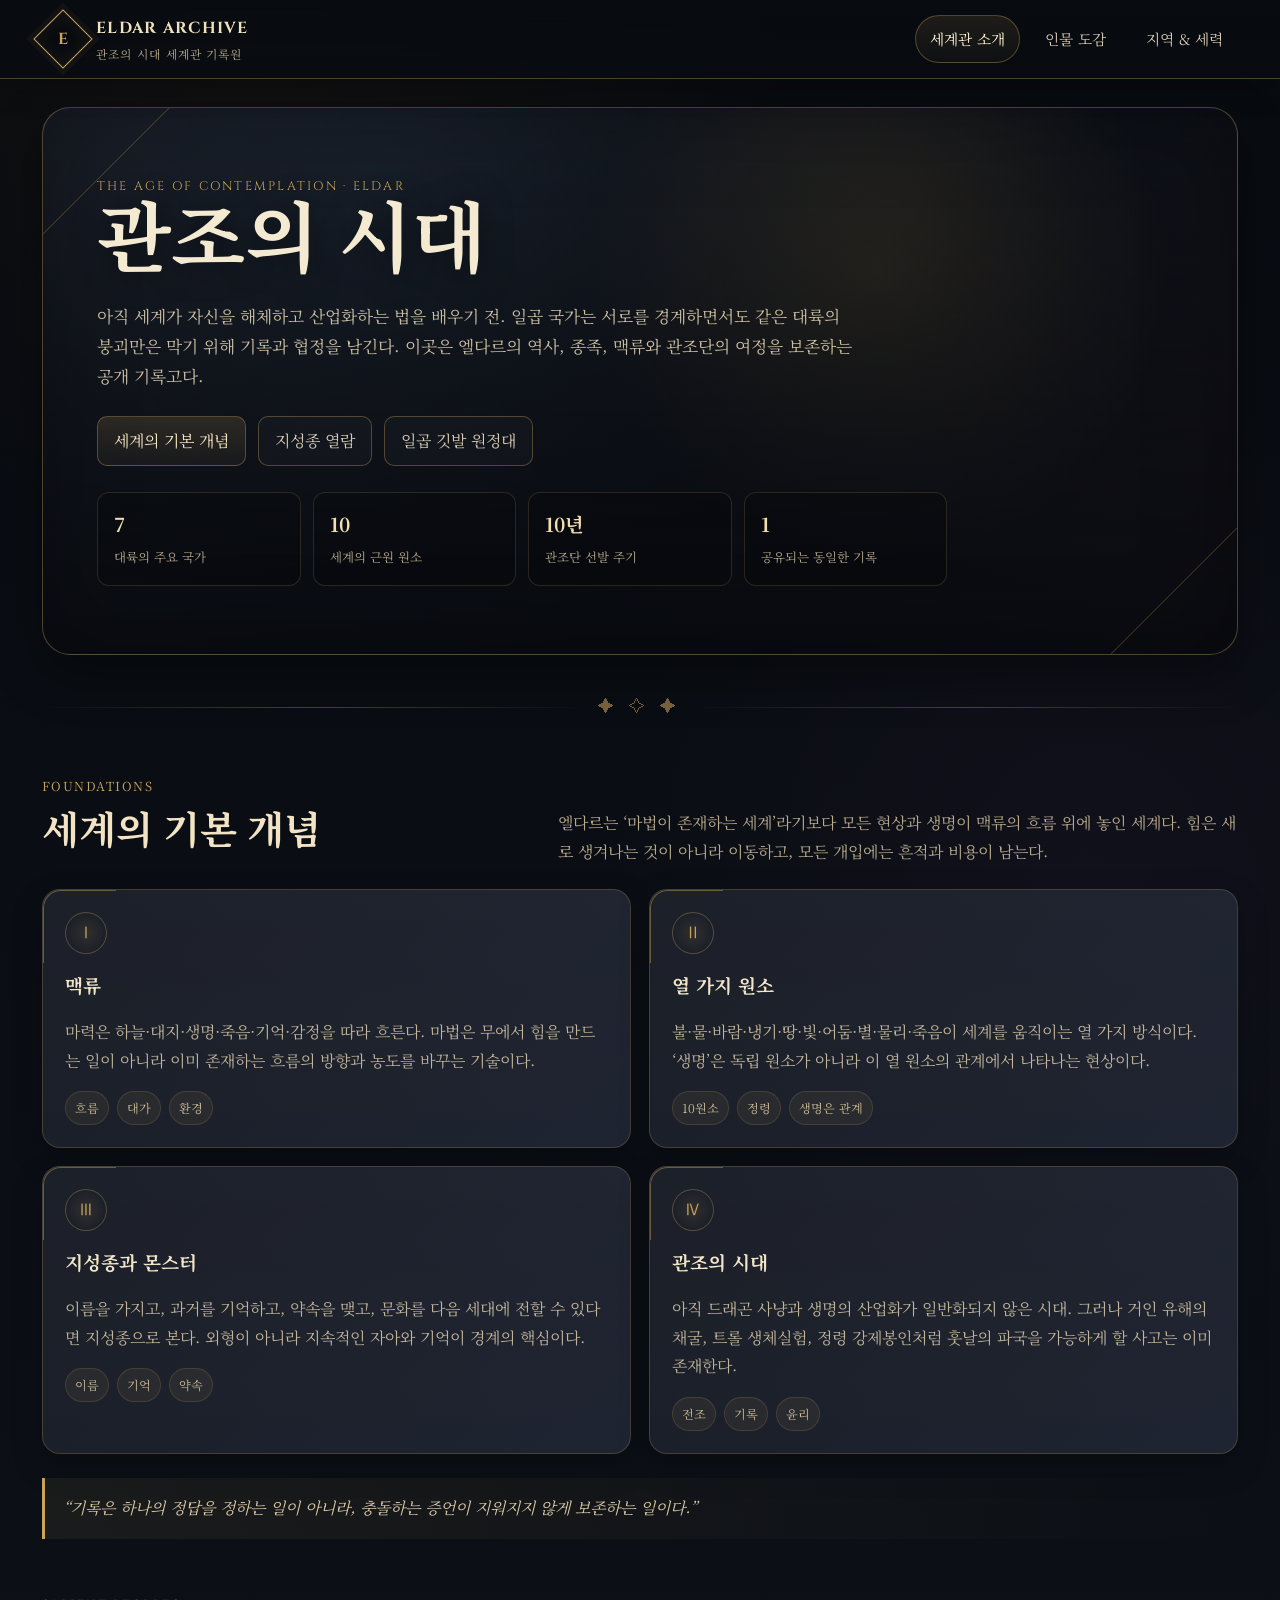
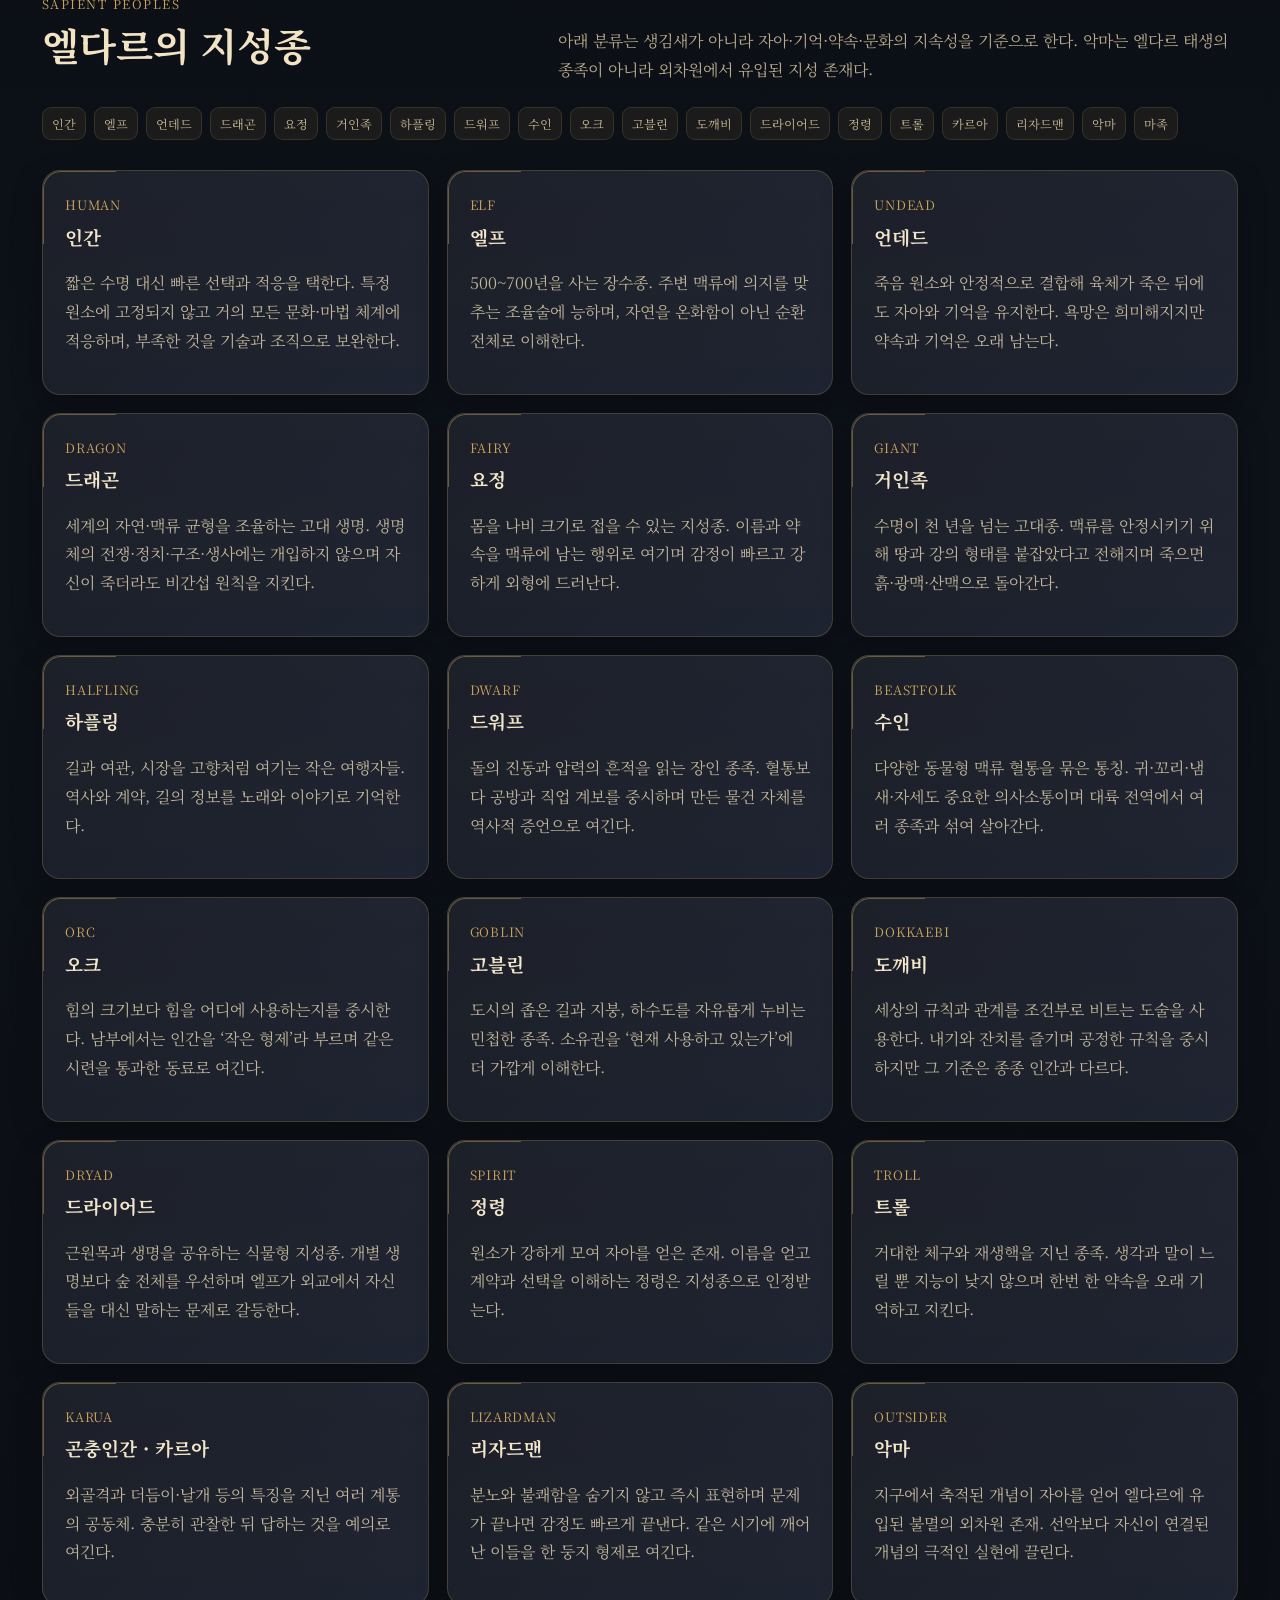
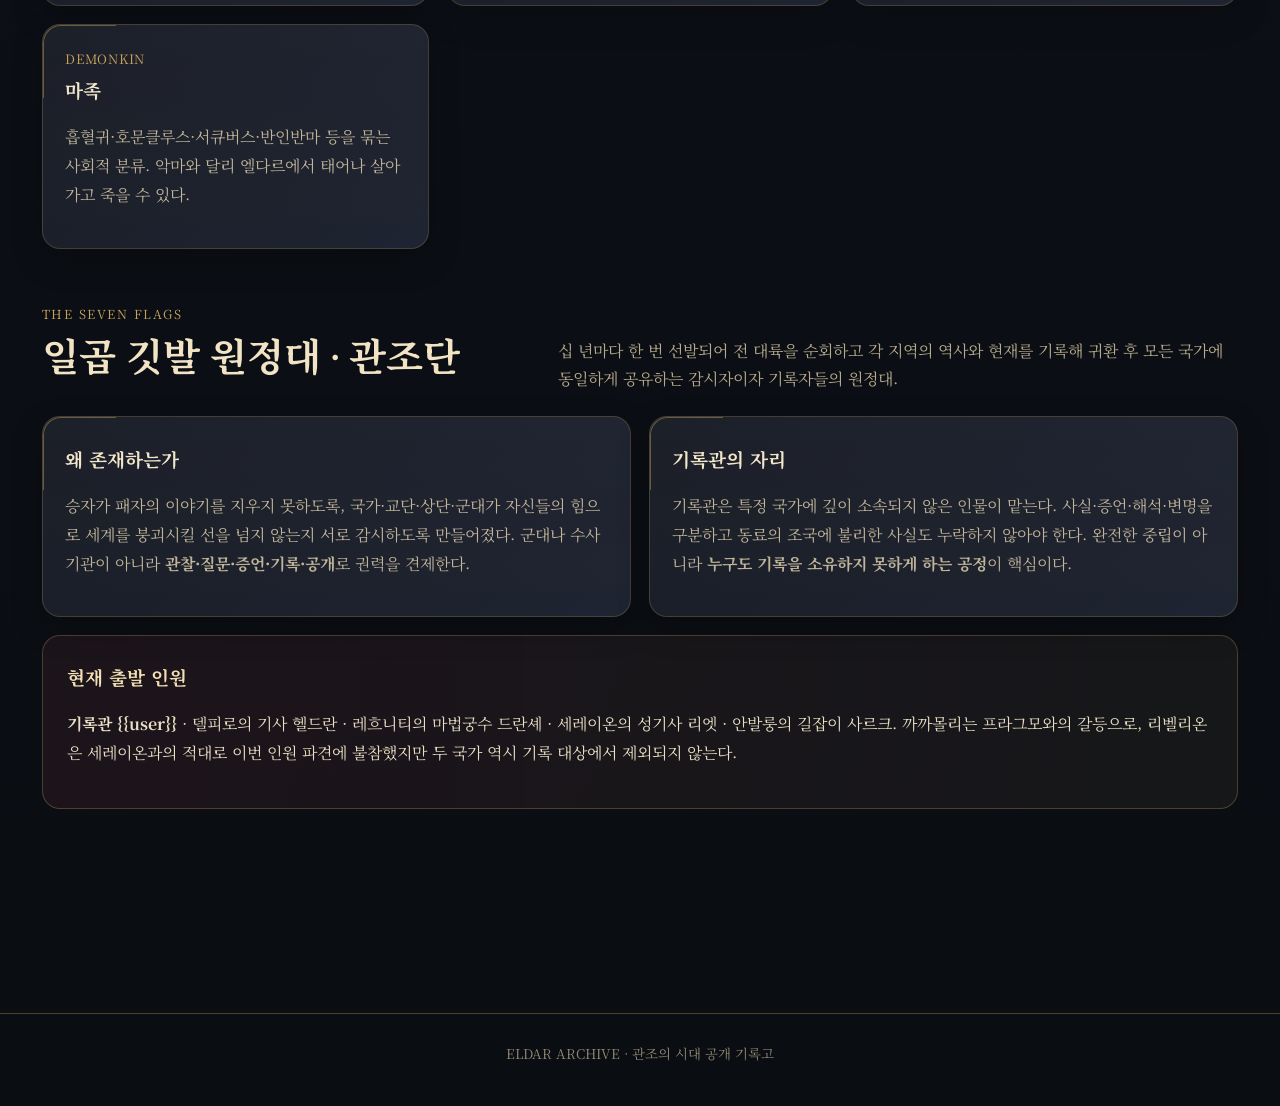
==== index.html @ 974d6856 "Add files via upload" ====
<!DOCTYPE html>
<html lang="ko">
<head>
  <meta charset="UTF-8">
  <meta name="viewport" content="width=device-width, initial-scale=1.0">
  <meta name="description" content="엘다르 대륙과 관조의 시대 세계관 소개">
  <title>관조의 시대 | 세계관 소개</title>
  <link rel="stylesheet" href="style.css">
</head>
<body>
<header class="site-header">
  <div class="nav-wrap">
    <a class="brand" href="index.html">
      <div class="brand-mark"><span>E</span></div>
      <div class="brand-text"><strong>ELDAR ARCHIVE</strong><small>관조의 시대 세계관 기록원</small></div>
    </a>
    <nav class="main-nav">
      <a class="nav-link active" href="index.html">세계관 소개</a>
      <a class="nav-link" href="characters.html">인물 도감</a>
      <a class="nav-link" href="regions.html">지역 &amp; 세력</a>
    </nav>
  </div>
</header>

<main class="page-shell">
  <section class="hero">
    <div class="hero-content">
      <div class="eyebrow">The Age of Contemplation · Eldar</div>
      <h1>관조의 시대</h1>
      <p>아직 세계가 자신을 해체하고 산업화하는 법을 배우기 전. 일곱 국가는 서로를 경계하면서도 같은 대륙의 붕괴만은 막기 위해 기록과 협정을 남긴다. 이곳은 엘다르의 역사, 종족, 맥류와 관조단의 여정을 보존하는 공개 기록고다.</p>
      <div class="hero-actions">
        <a class="btn" href="#world">세계의 기본 개념</a>
        <a class="btn ghost" href="#races">지성종 열람</a>
        <a class="btn ghost" href="#expedition">일곱 깃발 원정대</a>
      </div>
      <div class="stats">
        <div class="stat"><b>7</b><span>대륙의 주요 국가</span></div>
        <div class="stat"><b>10</b><span>세계의 근원 원소</span></div>
        <div class="stat"><b>10년</b><span>관조단 선발 주기</span></div>
        <div class="stat"><b>1</b><span>공유되는 동일한 기록</span></div>
      </div>
    </div>
  </section>

  <div class="rune-rule">✦ ✧ ✦</div>

  <section class="section" id="world">
    <div class="section-head">
      <div><div class="kicker">Foundations</div><h2>세계의 기본 개념</h2></div>
      <p>엘다르는 ‘마법이 존재하는 세계’라기보다 모든 현상과 생명이 맥류의 흐름 위에 놓인 세계다. 힘은 새로 생겨나는 것이 아니라 이동하고, 모든 개입에는 흔적과 비용이 남는다.</p>
    </div>
    <div class="grid cols-2">
      <article class="card"><div class="sigil">Ⅰ</div><h3>맥류</h3><p>마력은 하늘·대지·생명·죽음·기억·감정을 따라 흐른다. 마법은 무에서 힘을 만드는 일이 아니라 이미 존재하는 흐름의 방향과 농도를 바꾸는 기술이다.</p><div class="tag-row"><span class="tag">흐름</span><span class="tag">대가</span><span class="tag">환경</span></div></article>
      <article class="card"><div class="sigil">Ⅱ</div><h3>열 가지 원소</h3><p>불·물·바람·냉기·땅·빛·어둠·별·물리·죽음이 세계를 움직이는 열 가지 방식이다. ‘생명’은 독립 원소가 아니라 이 열 원소의 관계에서 나타나는 현상이다.</p><div class="tag-row"><span class="tag">10원소</span><span class="tag">정령</span><span class="tag">생명은 관계</span></div></article>
      <article class="card"><div class="sigil">Ⅲ</div><h3>지성종과 몬스터</h3><p>이름을 가지고, 과거를 기억하고, 약속을 맺고, 문화를 다음 세대에 전할 수 있다면 지성종으로 본다. 외형이 아니라 지속적인 자아와 기억이 경계의 핵심이다.</p><div class="tag-row"><span class="tag">이름</span><span class="tag">기억</span><span class="tag">약속</span></div></article>
      <article class="card"><div class="sigil">Ⅳ</div><h3>관조의 시대</h3><p>아직 드래곤 사냥과 생명의 산업화가 일반화되지 않은 시대. 그러나 거인 유해의 채굴, 트롤 생체실험, 정령 강제봉인처럼 훗날의 파국을 가능하게 할 사고는 이미 존재한다.</p><div class="tag-row"><span class="tag">전조</span><span class="tag">기록</span><span class="tag">윤리</span></div></article>
    </div>
    <blockquote class="quote">“기록은 하나의 정답을 정하는 일이 아니라, 충돌하는 증언이 지워지지 않게 보존하는 일이다.”</blockquote>
  </section>

  <section class="section" id="races">
    <div class="section-head">
      <div><div class="kicker">Sapient Peoples</div><h2>엘다르의 지성종</h2></div>
      <p>아래 분류는 생김새가 아니라 자아·기억·약속·문화의 지속성을 기준으로 한다. 악마는 엘다르 태생의 종족이 아니라 외차원에서 유입된 지성 존재다.</p>
    </div>
    <div class="mini-index">
      <a href="#race-human">인간</a><a href="#race-elf">엘프</a><a href="#race-undead">언데드</a><a href="#race-dragon">드래곤</a><a href="#race-fairy">요정</a><a href="#race-giant">거인족</a><a href="#race-halfling">하플링</a><a href="#race-dwarf">드워프</a><a href="#race-beast">수인</a><a href="#race-orc">오크</a><a href="#race-goblin">고블린</a><a href="#race-dokkaebi">도깨비</a><a href="#race-dryad">드라이어드</a><a href="#race-spirit">정령</a><a href="#race-troll">트롤</a><a href="#race-karua">카르아</a><a href="#race-lizard">리자드맨</a><a href="#race-demon">악마</a><a href="#race-demonkin">마족</a>
    </div>
    <div class="grid cols-3">
      <article class="card" id="race-human"><div class="meta">HUMAN</div><h3>인간</h3><p>짧은 수명 대신 빠른 선택과 적응을 택한다. 특정 원소에 고정되지 않고 거의 모든 문화·마법 체계에 적응하며, 부족한 것을 기술과 조직으로 보완한다.</p></article>
      <article class="card" id="race-elf"><div class="meta">ELF</div><h3>엘프</h3><p>500~700년을 사는 장수종. 주변 맥류에 의지를 맞추는 조율술에 능하며, 자연을 온화함이 아닌 순환 전체로 이해한다.</p></article>
      <article class="card" id="race-undead"><div class="meta">UNDEAD</div><h3>언데드</h3><p>죽음 원소와 안정적으로 결합해 육체가 죽은 뒤에도 자아와 기억을 유지한다. 욕망은 희미해지지만 약속과 기억은 오래 남는다.</p></article>
      <article class="card" id="race-dragon"><div class="meta">DRAGON</div><h3>드래곤</h3><p>세계의 자연·맥류 균형을 조율하는 고대 생명. 생명체의 전쟁·정치·구조·생사에는 개입하지 않으며 자신이 죽더라도 비간섭 원칙을 지킨다.</p></article>
      <article class="card" id="race-fairy"><div class="meta">FAIRY</div><h3>요정</h3><p>몸을 나비 크기로 접을 수 있는 지성종. 이름과 약속을 맥류에 남는 행위로 여기며 감정이 빠르고 강하게 외형에 드러난다.</p></article>
      <article class="card" id="race-giant"><div class="meta">GIANT</div><h3>거인족</h3><p>수명이 천 년을 넘는 고대종. 맥류를 안정시키기 위해 땅과 강의 형태를 붙잡았다고 전해지며 죽으면 흙·광맥·산맥으로 돌아간다.</p></article>
      <article class="card" id="race-halfling"><div class="meta">HALFLING</div><h3>하플링</h3><p>길과 여관, 시장을 고향처럼 여기는 작은 여행자들. 역사와 계약, 길의 정보를 노래와 이야기로 기억한다.</p></article>
      <article class="card" id="race-dwarf"><div class="meta">DWARF</div><h3>드워프</h3><p>돌의 진동과 압력의 흔적을 읽는 장인 종족. 혈통보다 공방과 직업 계보를 중시하며 만든 물건 자체를 역사적 증언으로 여긴다.</p></article>
      <article class="card" id="race-beast"><div class="meta">BEASTFOLK</div><h3>수인</h3><p>다양한 동물형 맥류 혈통을 묶은 통칭. 귀·꼬리·냄새·자세도 중요한 의사소통이며 대륙 전역에서 여러 종족과 섞여 살아간다.</p></article>
      <article class="card" id="race-orc"><div class="meta">ORC</div><h3>오크</h3><p>힘의 크기보다 힘을 어디에 사용하는지를 중시한다. 남부에서는 인간을 ‘작은 형제’라 부르며 같은 시련을 통과한 동료로 여긴다.</p></article>
      <article class="card" id="race-goblin"><div class="meta">GOBLIN</div><h3>고블린</h3><p>도시의 좁은 길과 지붕, 하수도를 자유롭게 누비는 민첩한 종족. 소유권을 ‘현재 사용하고 있는가’에 더 가깝게 이해한다.</p></article>
      <article class="card" id="race-dokkaebi"><div class="meta">DOKKAEBI</div><h3>도깨비</h3><p>세상의 규칙과 관계를 조건부로 비트는 도술을 사용한다. 내기와 잔치를 즐기며 공정한 규칙을 중시하지만 그 기준은 종종 인간과 다르다.</p></article>
      <article class="card" id="race-dryad"><div class="meta">DRYAD</div><h3>드라이어드</h3><p>근원목과 생명을 공유하는 식물형 지성종. 개별 생명보다 숲 전체를 우선하며 엘프가 외교에서 자신들을 대신 말하는 문제로 갈등한다.</p></article>
      <article class="card" id="race-spirit"><div class="meta">SPIRIT</div><h3>정령</h3><p>원소가 강하게 모여 자아를 얻은 존재. 이름을 얻고 계약과 선택을 이해하는 정령은 지성종으로 인정받는다.</p></article>
      <article class="card" id="race-troll"><div class="meta">TROLL</div><h3>트롤</h3><p>거대한 체구와 재생핵을 지닌 종족. 생각과 말이 느릴 뿐 지능이 낮지 않으며 한번 한 약속을 오래 기억하고 지킨다.</p></article>
      <article class="card" id="race-karua"><div class="meta">KARUA</div><h3>곤충인간 · 카르아</h3><p>외골격과 더듬이·날개 등의 특징을 지닌 여러 계통의 공동체. 충분히 관찰한 뒤 답하는 것을 예의로 여긴다.</p></article>
      <article class="card" id="race-lizard"><div class="meta">LIZARDMAN</div><h3>리자드맨</h3><p>분노와 불쾌함을 숨기지 않고 즉시 표현하며 문제가 끝나면 감정도 빠르게 끝낸다. 같은 시기에 깨어난 이들을 한 둥지 형제로 여긴다.</p></article>
      <article class="card" id="race-demon"><div class="meta">OUTSIDER</div><h3>악마</h3><p>지구에서 축적된 개념이 자아를 얻어 엘다르에 유입된 불멸의 외차원 존재. 선악보다 자신이 연결된 개념의 극적인 실현에 끌린다.</p></article>
      <article class="card" id="race-demonkin"><div class="meta">DEMONKIN</div><h3>마족</h3><p>흡혈귀·호문클루스·서큐버스·반인반마 등을 묶는 사회적 분류. 악마와 달리 엘다르에서 태어나 살아가고 죽을 수 있다.</p></article>
    </div>
  </section>

  <section class="section" id="expedition">
    <div class="section-head">
      <div><div class="kicker">The Seven Flags</div><h2>일곱 깃발 원정대 · 관조단</h2></div>
      <p>십 년마다 한 번 선발되어 전 대륙을 순회하고 각 지역의 역사와 현재를 기록해 귀환 후 모든 국가에 동일하게 공유하는 감시자이자 기록자들의 원정대.</p>
    </div>
    <div class="grid cols-2">
      <article class="card"><h3>왜 존재하는가</h3><p>승자가 패자의 이야기를 지우지 못하도록, 국가·교단·상단·군대가 자신들의 힘으로 세계를 붕괴시킬 선을 넘지 않는지 서로 감시하도록 만들어졌다. 군대나 수사기관이 아니라 <strong>관찰·질문·증언·기록·공개</strong>로 권력을 견제한다.</p></article>
      <article class="card"><h3>기록관의 자리</h3><p>기록관은 특정 국가에 깊이 소속되지 않은 인물이 맡는다. 사실·증언·해석·변명을 구분하고 동료의 조국에 불리한 사실도 누락하지 않아야 한다. 완전한 중립이 아니라 <strong>누구도 기록을 소유하지 못하게 하는 공정</strong>이 핵심이다.</p></article>
    </div>
    <div class="callout" style="margin-top:18px"><h3>현재 출발 인원</h3><p><strong>기록관 {{user}}</strong> · 델피로의 기사 헬드란 · 레흐니티의 마법궁수 드란셰 · 세레이온의 성기사 리엣 · 안발룽의 길잡이 사르크. 까까몰리는 프라그모와의 갈등으로, 리벨리온은 세레이온과의 적대로 이번 인원 파견에 불참했지만 두 국가 역시 기록 대상에서 제외되지 않는다.</p></div>
  </section>
</main>
<footer class="site-footer">ELDAR ARCHIVE · 관조의 시대 공개 기록고</footer>
</body>
</html>
---- style.css ----
@import url('https://fonts.googleapis.com/css2?family=Cinzel:wght@500;600;700&family=Noto+Serif+KR:wght@400;500;600;700&display=swap');
:root{--ink:#e9dfc5;--muted:#b8ab8d;--gold:#c8a45d;--deep:#0b0e13;--panel:#171b24;--panel2:#1d2230;--line:rgba(200,164,93,.35);--shadow:0 18px 50px rgba(0,0,0,.38);--radius:18px}*{box-sizing:border-box}html{scroll-behavior:smooth}body{margin:0;color:var(--ink);font-family:'Noto Serif KR',serif;background:radial-gradient(circle at 20% 0%,rgba(80,53,24,.15),transparent 34rem),radial-gradient(circle at 85% 20%,rgba(58,35,75,.14),transparent 30rem),linear-gradient(180deg,#080b10,#0d1118 48%,#0a0d12);min-height:100vh;line-height:1.8}body:before{content:'';position:fixed;inset:0;pointer-events:none;opacity:.22;background-image:linear-gradient(rgba(255,255,255,.018) 1px,transparent 1px),linear-gradient(90deg,rgba(255,255,255,.018) 1px,transparent 1px);background-size:36px 36px;mask-image:linear-gradient(to bottom,rgba(0,0,0,.8),transparent 85%)}a{color:inherit;text-decoration:none}::selection{background:#8d6d35;color:#fff9e9}.site-header{position:sticky;top:0;z-index:50;backdrop-filter:blur(14px);background:linear-gradient(180deg,rgba(8,11,16,.96),rgba(8,11,16,.82));border-bottom:1px solid var(--line);box-shadow:0 8px 30px rgba(0,0,0,.25)}.nav-wrap{max-width:1240px;margin:auto;padding:14px 22px;display:flex;align-items:center;gap:24px;justify-content:space-between}.brand{display:flex;align-items:center;gap:12px;min-width:max-content}.brand-mark{width:42px;height:42px;display:grid;place-items:center;border:1px solid var(--gold);color:var(--gold);transform:rotate(45deg);box-shadow:0 0 0 5px rgba(200,164,93,.05),inset 0 0 18px rgba(200,164,93,.08)}.brand-mark span{transform:rotate(-45deg);font-family:Cinzel,serif;font-weight:700}.brand-text strong{display:block;font-family:Cinzel,'Noto Serif KR',serif;letter-spacing:.08em;color:#f1e2bc}.brand-text small{display:block;color:var(--muted);font-size:.74rem;letter-spacing:.08em}.main-nav{display:flex;gap:10px;flex-wrap:wrap;justify-content:flex-end}.nav-link{padding:10px 14px;color:#d8cdb4;font-size:.92rem;border:1px solid transparent;border-radius:999px;transition:.25s}.nav-link:hover,.nav-link.active{color:#fff4d7;border-color:var(--line);background:linear-gradient(180deg,rgba(200,164,93,.12),rgba(200,164,93,.04))}.page-shell{max-width:1240px;margin:auto;padding:0 22px 80px}.hero{position:relative;overflow:hidden;margin:28px 0 34px;min-height:520px;display:grid;align-items:end;padding:68px 54px;border:1px solid var(--line);border-radius:28px;background:linear-gradient(180deg,rgba(8,10,15,.1),rgba(8,10,15,.82)),radial-gradient(circle at 70% 30%,rgba(198,155,76,.17),transparent 18rem),radial-gradient(circle at 28% 15%,rgba(53,85,113,.14),transparent 22rem),linear-gradient(135deg,#1b202a,#0d1118 62%,#19131a);box-shadow:var(--shadow),inset 0 0 90px rgba(0,0,0,.35)}.hero:before,.hero:after{content:'';position:absolute;width:180px;height:180px;border:1px solid rgba(200,164,93,.26);transform:rotate(45deg)}.hero:before{left:-92px;top:-92px}.hero:after{right:-92px;bottom:-92px}.hero-content{position:relative;z-index:2;max-width:850px}.eyebrow{font-family:Cinzel,'Noto Serif KR',serif;color:var(--gold);letter-spacing:.18em;font-size:.78rem;text-transform:uppercase}.hero h1{margin:.3rem 0 1rem;font-family:Cinzel,'Noto Serif KR',serif;font-size:clamp(2.5rem,6vw,5.6rem);line-height:1.05;color:#f4ead2;text-shadow:0 4px 30px rgba(0,0,0,.5)}.hero p{max-width:760px;color:#cbbfa4;font-size:1.05rem}.hero-actions{display:flex;gap:12px;flex-wrap:wrap;margin-top:24px}.btn{display:inline-flex;align-items:center;justify-content:center;min-height:44px;padding:10px 16px;border-radius:10px;border:1px solid var(--line);background:linear-gradient(180deg,rgba(200,164,93,.16),rgba(200,164,93,.06));color:#f4e7c5;transition:.22s}.btn:hover{transform:translateY(-2px);border-color:rgba(226,190,115,.66)}.btn.ghost{background:rgba(255,255,255,.025);color:#d7ccb5}.stats{display:grid;grid-template-columns:repeat(4,1fr);gap:12px;margin-top:26px}.stat{padding:14px 16px;border:1px solid rgba(200,164,93,.18);background:rgba(0,0,0,.18);border-radius:12px}.stat b{display:block;color:#f2dfb0;font-size:1.2rem}.stat span{font-size:.78rem;color:var(--muted)}.rune-rule{display:flex;align-items:center;gap:14px;margin:38px 0;color:#7a643d;font-family:Cinzel,serif;letter-spacing:.35em}.rune-rule:before,.rune-rule:after{content:'';height:1px;flex:1;background:linear-gradient(90deg,transparent,var(--line),transparent)}.section{margin:54px 0}.section-head{display:flex;align-items:end;justify-content:space-between;gap:24px;margin-bottom:22px}.section-head h2{margin:0;font-family:Cinzel,'Noto Serif KR',serif;font-size:clamp(1.7rem,3vw,2.5rem);color:#f1e3c4}.section-head p{margin:0;color:var(--muted);max-width:680px}.kicker{color:var(--gold);font-size:.78rem;letter-spacing:.12em;text-transform:uppercase}.grid{display:grid;gap:18px}.cols-2{grid-template-columns:repeat(2,minmax(0,1fr))}.cols-3{grid-template-columns:repeat(3,minmax(0,1fr))}.card,.country{position:relative;overflow:hidden;padding:22px;border:1px solid rgba(200,164,93,.23);border-radius:var(--radius);background:linear-gradient(180deg,rgba(255,255,255,.025),rgba(255,255,255,.008)),linear-gradient(135deg,var(--panel),var(--panel2));box-shadow:0 12px 32px rgba(0,0,0,.22)}.card:before{content:'';position:absolute;top:0;left:0;width:72px;height:72px;border-top:1px solid rgba(200,164,93,.45);border-left:1px solid rgba(200,164,93,.45);border-radius:var(--radius) 0 0 0}.card h3,.card h4{margin:.2rem 0 .65rem;color:#f2e6ca}.card p,.country p{color:#c0b49a}.meta,.char-role{color:var(--gold);font-size:.8rem;letter-spacing:.06em}.sigil{width:42px;height:42px;border-radius:50%;display:grid;place-items:center;color:var(--gold);border:1px solid rgba(200,164,93,.34);background:radial-gradient(circle,rgba(200,164,93,.12),transparent 70%);margin-bottom:14px;font-family:Cinzel,serif}.tag-row,.faction-strip,.mini-index{display:flex;flex-wrap:wrap;gap:8px}.tag,.faction,.mini-index a{padding:5px 9px;border-radius:999px;background:rgba(200,164,93,.08);border:1px solid rgba(200,164,93,.17);color:#cdbd99;font-size:.76rem}.quote{margin:24px 0 0;padding:16px 18px;border-left:3px solid var(--gold);background:linear-gradient(90deg,rgba(200,164,93,.08),transparent);color:#d8c8a5;font-style:italic}details{border:1px solid rgba(200,164,93,.22);border-radius:14px;background:rgba(255,255,255,.018);overflow:hidden}details+details{margin-top:12px}summary{list-style:none;cursor:pointer;padding:16px 18px;color:#efdfb8;font-weight:700;display:flex;justify-content:space-between}summary::-webkit-details-marker{display:none}summary:after{content:'＋';color:var(--gold)}details[open] summary:after{content:'－'}.details-body{padding:0 18px 18px;color:#c1b59c}.character-card{display:grid;grid-template-columns:86px 1fr;gap:16px;align-items:start}.portrait{width:86px;height:110px;border-radius:14px 14px 30px 30px;border:1px solid rgba(200,164,93,.35);background:radial-gradient(circle at 50% 35%,rgba(221,190,118,.18),transparent 32%),linear-gradient(145deg,#27202a,#111722);display:grid;place-items:center;color:#d4bc82;font-family:Cinzel,serif;font-size:1.35rem}.char-name{font-size:1.18rem;color:#f4e8cd;font-weight:700}.char-desc{color:#bdb198;font-size:.92rem}.country{padding:26px;border-radius:20px;box-shadow:var(--shadow)}.country:after{content:attr(data-mark);position:absolute;right:14px;top:-28px;font-family:Cinzel,serif;font-size:8rem;color:rgba(200,164,93,.045)}.country-head{display:flex;justify-content:space-between;gap:20px}.country-title{margin:0;color:#f3e4c0;font-size:1.55rem}.country-sub{color:var(--muted);margin:.35rem 0 0}.region-grid{display:grid;grid-template-columns:repeat(3,minmax(0,1fr));gap:14px;margin-top:18px}.region-card{padding:16px;border:1px solid rgba(200,164,93,.16);border-radius:13px;background:rgba(255,255,255,.018)}.region-card h4{margin:0 0 6px;color:#e8d3a4}.region-card p{margin:0;font-size:.88rem}.callout{padding:24px;border:1px solid rgba(200,164,93,.3);border-radius:18px;background:linear-gradient(90deg,rgba(95,36,48,.18),rgba(200,164,93,.04)),rgba(255,255,255,.015)}.callout h3{margin:0 0 8px;color:#f2dfb4}.site-footer{margin-top:70px;border-top:1px solid var(--line);color:#918873;text-align:center;padding:28px 18px 40px;font-size:.84rem}.mini-index{margin:18px 0 30px}.mini-index a{border-radius:9px}.mini-index a:hover{border-color:rgba(200,164,93,.48);color:#f2dfb0}@media(max-width:980px){.cols-3{grid-template-columns:repeat(2,minmax(0,1fr))}.region-grid{grid-template-columns:1fr}.stats{grid-template-columns:repeat(2,1fr)}.hero{min-height:430px;padding:46px 30px}}@media(max-width:720px){.nav-wrap{align-items:flex-start;flex-direction:column}.main-nav{width:100%;justify-content:flex-start}.cols-2,.cols-3{grid-template-columns:1fr}.section-head{align-items:flex-start;flex-direction:column}.hero{margin-top:18px;padding:36px 22px;border-radius:20px}.hero h1{font-size:2.55rem}.stats{grid-template-columns:1fr 1fr}.character-card{grid-template-columns:68px 1fr}.portrait{width:68px;height:88px}}
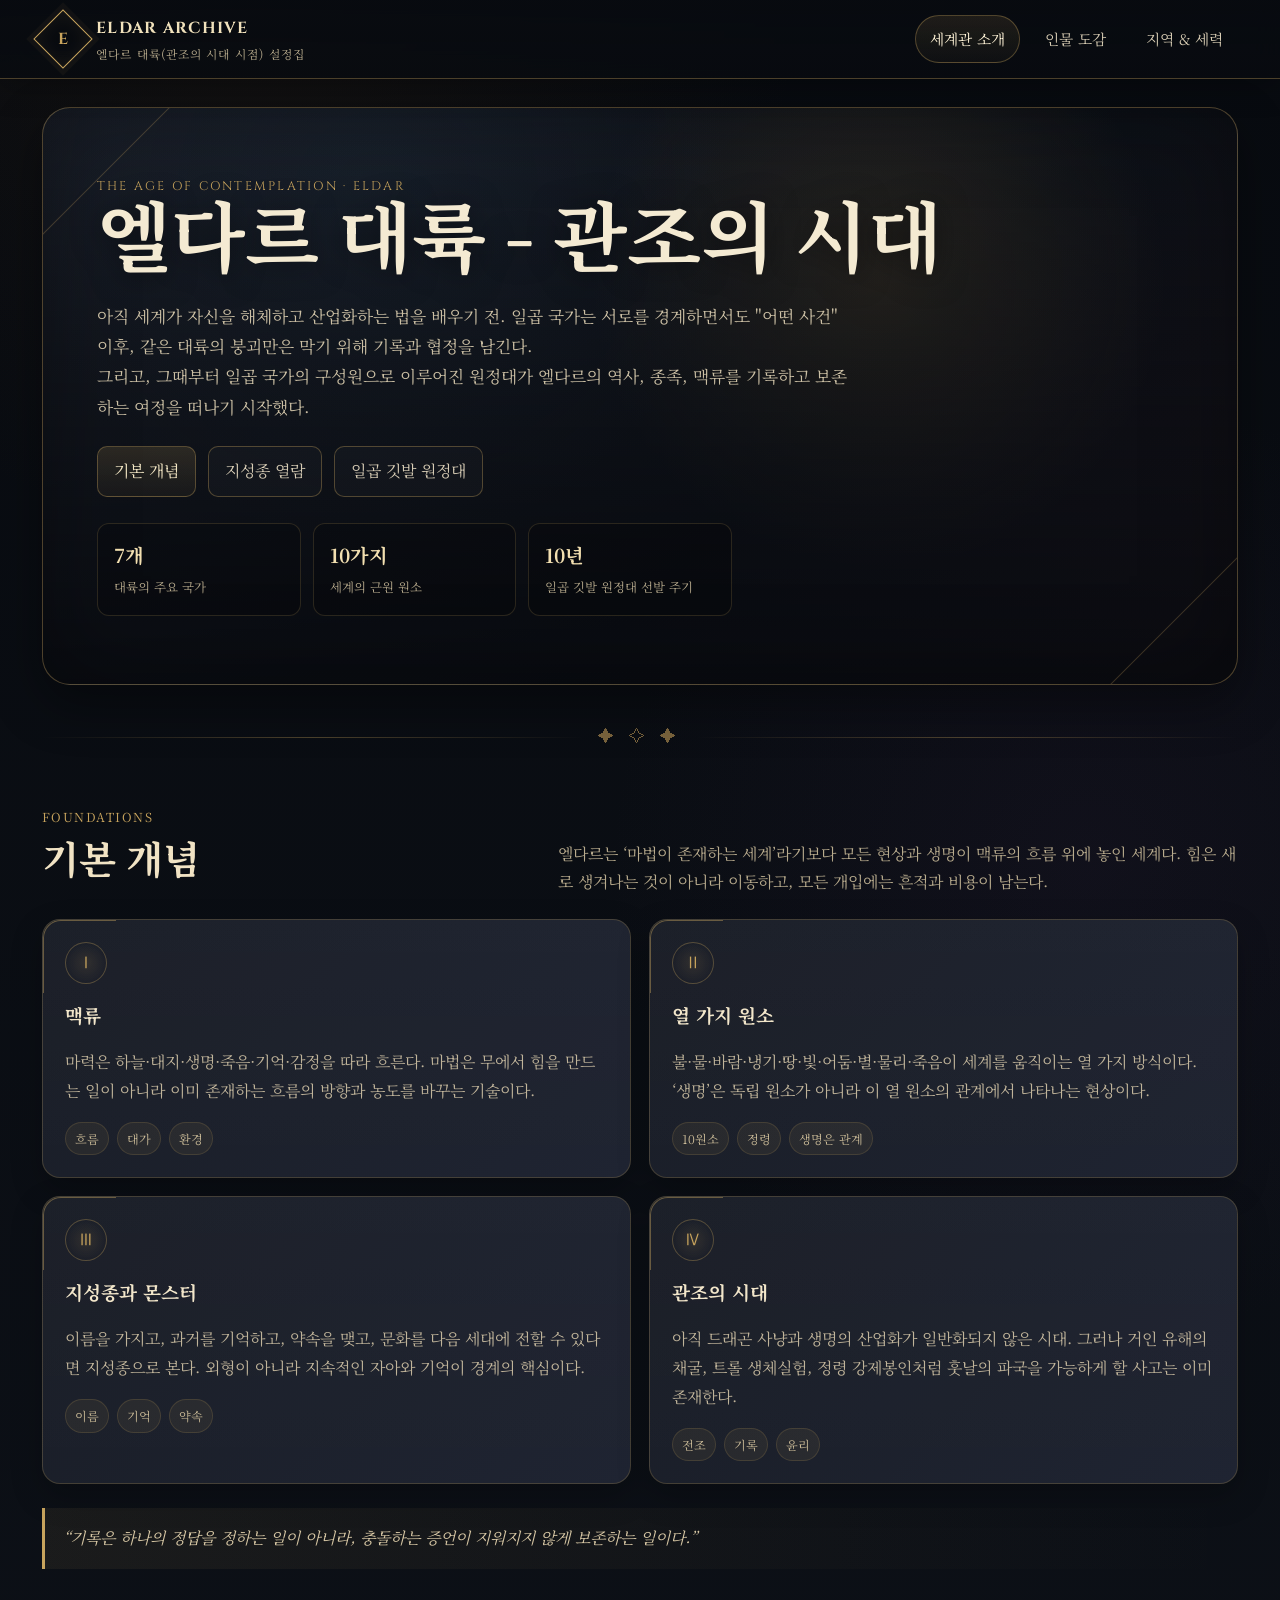
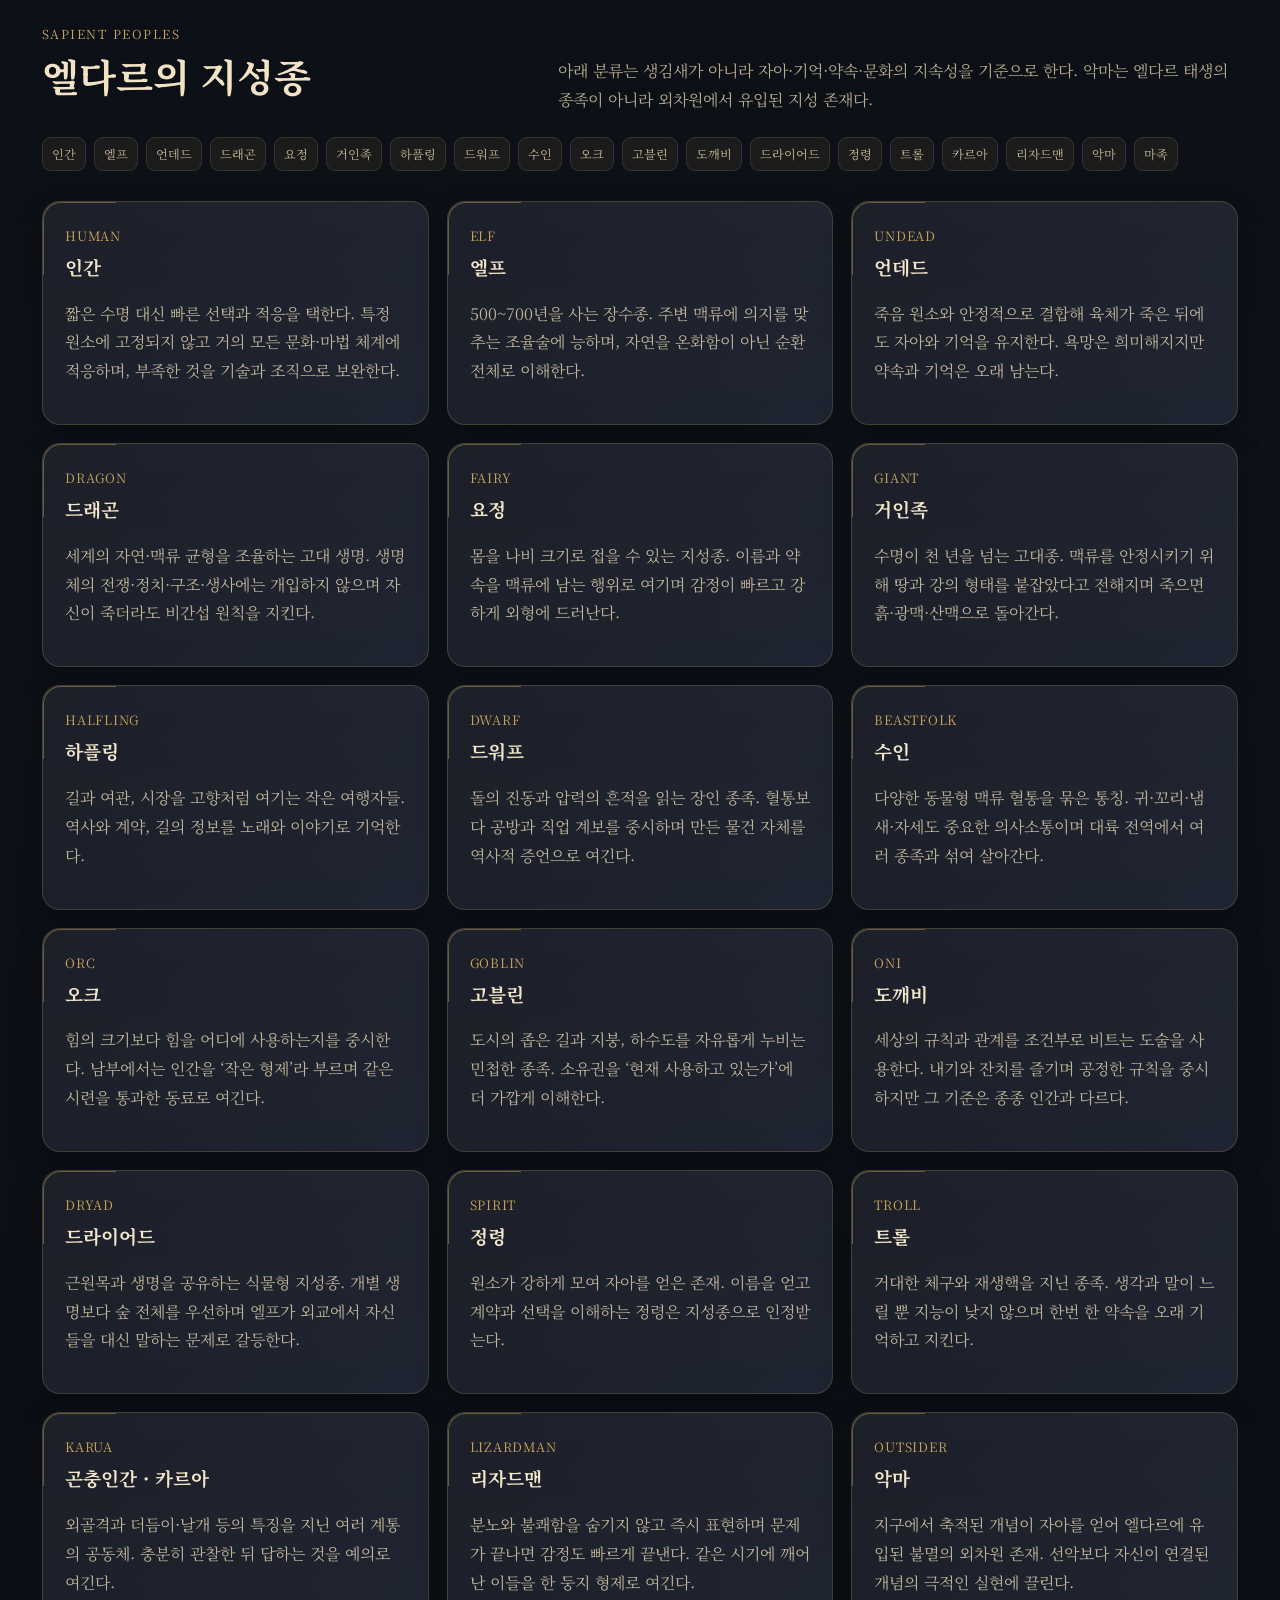
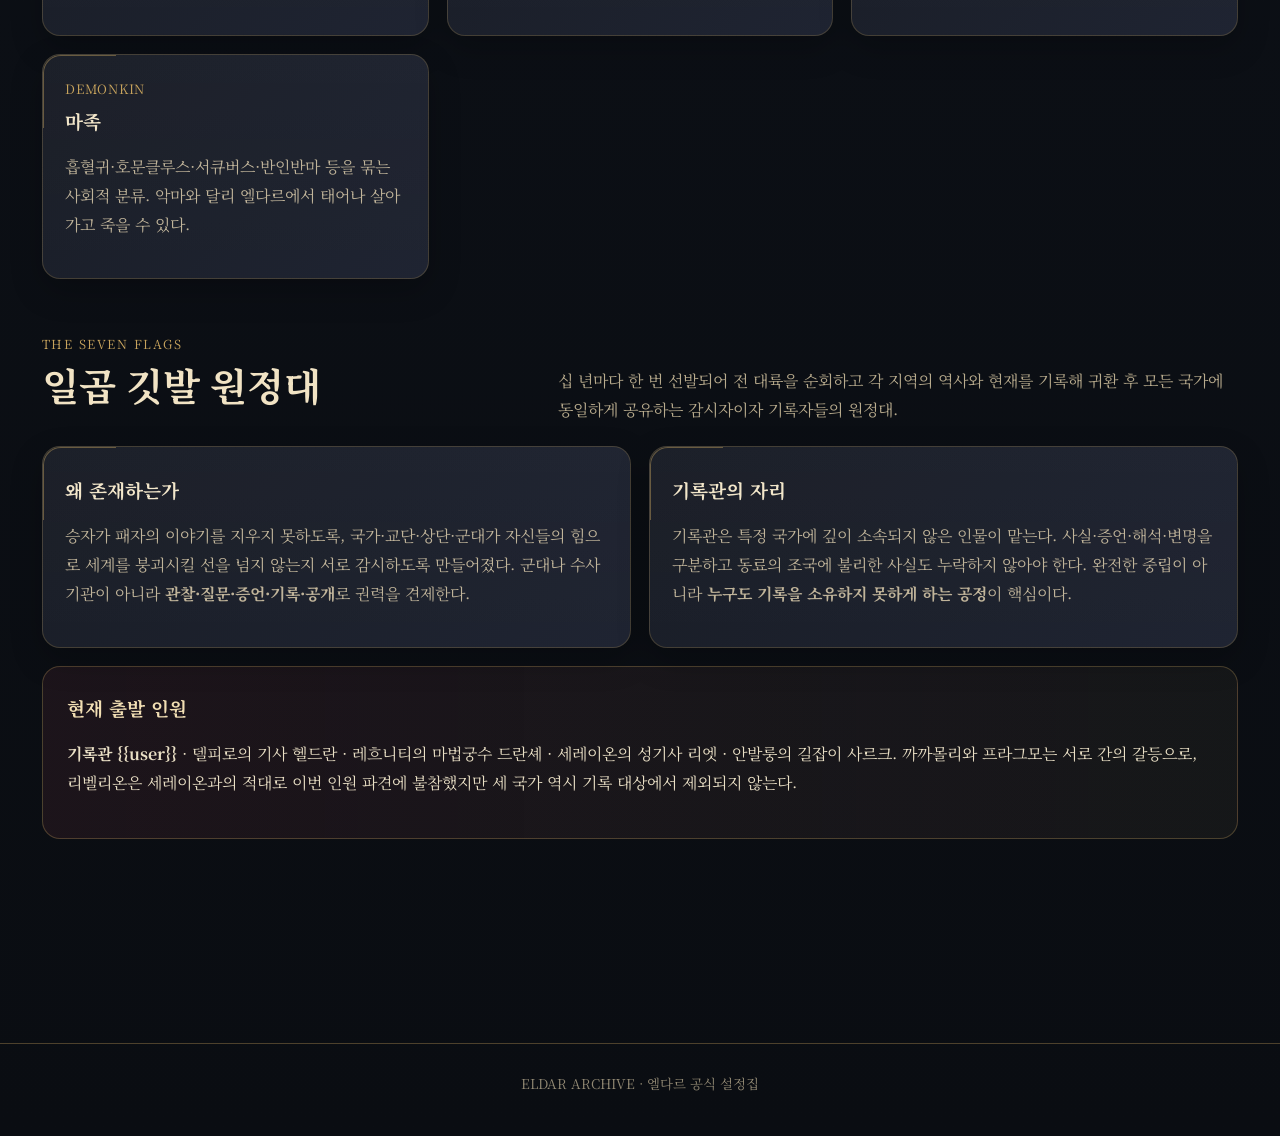
==== commit 83566ad4: "Update index.html" ====
--- a/index.html
+++ b/index.html
@@ -12,7 +12,7 @@
   <div class="nav-wrap">
     <a class="brand" href="index.html">
       <div class="brand-mark"><span>E</span></div>
-      <div class="brand-text"><strong>ELDAR ARCHIVE</strong><small>관조의 시대 세계관 기록원</small></div>
+      <div class="brand-text"><strong>ELDAR ARCHIVE</strong><small>엘다르 대륙(관조의 시대 시점) 설정집</small></div>
     </a>
     <nav class="main-nav">
       <a class="nav-link active" href="index.html">세계관 소개</a>
@@ -26,18 +26,17 @@
   <section class="hero">
     <div class="hero-content">
       <div class="eyebrow">The Age of Contemplation · Eldar</div>
-      <h1>관조의 시대</h1>
-      <p>아직 세계가 자신을 해체하고 산업화하는 법을 배우기 전. 일곱 국가는 서로를 경계하면서도 같은 대륙의 붕괴만은 막기 위해 기록과 협정을 남긴다. 이곳은 엘다르의 역사, 종족, 맥류와 관조단의 여정을 보존하는 공개 기록고다.</p>
+      <h1>엘다르 대륙 - 관조의 시대</h1>
+      <p>아직 세계가 자신을 해체하고 산업화하는 법을 배우기 전. 일곱 국가는 서로를 경계하면서도 "어떤 사건" 이후, 같은 대륙의 붕괴만은 막기 위해 기록과 협정을 남긴다.<br>그리고, 그때부터 일곱 국가의 구성원으로 이루어진 원정대가 엘다르의 역사, 종족, 맥류를 기록하고 보존하는 여정을 떠나기 시작했다.</p>
       <div class="hero-actions">
-        <a class="btn" href="#world">세계의 기본 개념</a>
+        <a class="btn" href="#world">기본 개념</a>
         <a class="btn ghost" href="#races">지성종 열람</a>
         <a class="btn ghost" href="#expedition">일곱 깃발 원정대</a>
       </div>
       <div class="stats">
-        <div class="stat"><b>7</b><span>대륙의 주요 국가</span></div>
-        <div class="stat"><b>10</b><span>세계의 근원 원소</span></div>
-        <div class="stat"><b>10년</b><span>관조단 선발 주기</span></div>
-        <div class="stat"><b>1</b><span>공유되는 동일한 기록</span></div>
+        <div class="stat"><b>7개</b><span>대륙의 주요 국가</span></div>
+        <div class="stat"><b>10가지</b><span>세계의 근원 원소</span></div>
+        <div class="stat"><b>10년</b><span>일곱 깃발 원정대 선발 주기</span></div>
       </div>
     </div>
   </section>
@@ -46,7 +45,7 @@
 
   <section class="section" id="world">
     <div class="section-head">
-      <div><div class="kicker">Foundations</div><h2>세계의 기본 개념</h2></div>
+      <div><div class="kicker">Foundations</div><h2>기본 개념</h2></div>
       <p>엘다르는 ‘마법이 존재하는 세계’라기보다 모든 현상과 생명이 맥류의 흐름 위에 놓인 세계다. 힘은 새로 생겨나는 것이 아니라 이동하고, 모든 개입에는 흔적과 비용이 남는다.</p>
     </div>
     <div class="grid cols-2">
@@ -78,7 +77,7 @@
       <article class="card" id="race-beast"><div class="meta">BEASTFOLK</div><h3>수인</h3><p>다양한 동물형 맥류 혈통을 묶은 통칭. 귀·꼬리·냄새·자세도 중요한 의사소통이며 대륙 전역에서 여러 종족과 섞여 살아간다.</p></article>
       <article class="card" id="race-orc"><div class="meta">ORC</div><h3>오크</h3><p>힘의 크기보다 힘을 어디에 사용하는지를 중시한다. 남부에서는 인간을 ‘작은 형제’라 부르며 같은 시련을 통과한 동료로 여긴다.</p></article>
       <article class="card" id="race-goblin"><div class="meta">GOBLIN</div><h3>고블린</h3><p>도시의 좁은 길과 지붕, 하수도를 자유롭게 누비는 민첩한 종족. 소유권을 ‘현재 사용하고 있는가’에 더 가깝게 이해한다.</p></article>
-      <article class="card" id="race-dokkaebi"><div class="meta">DOKKAEBI</div><h3>도깨비</h3><p>세상의 규칙과 관계를 조건부로 비트는 도술을 사용한다. 내기와 잔치를 즐기며 공정한 규칙을 중시하지만 그 기준은 종종 인간과 다르다.</p></article>
+      <article class="card" id="race-dokkaebi"><div class="meta">ONI</div><h3>도깨비</h3><p>세상의 규칙과 관계를 조건부로 비트는 도술을 사용한다. 내기와 잔치를 즐기며 공정한 규칙을 중시하지만 그 기준은 종종 인간과 다르다.</p></article>
       <article class="card" id="race-dryad"><div class="meta">DRYAD</div><h3>드라이어드</h3><p>근원목과 생명을 공유하는 식물형 지성종. 개별 생명보다 숲 전체를 우선하며 엘프가 외교에서 자신들을 대신 말하는 문제로 갈등한다.</p></article>
       <article class="card" id="race-spirit"><div class="meta">SPIRIT</div><h3>정령</h3><p>원소가 강하게 모여 자아를 얻은 존재. 이름을 얻고 계약과 선택을 이해하는 정령은 지성종으로 인정받는다.</p></article>
       <article class="card" id="race-troll"><div class="meta">TROLL</div><h3>트롤</h3><p>거대한 체구와 재생핵을 지닌 종족. 생각과 말이 느릴 뿐 지능이 낮지 않으며 한번 한 약속을 오래 기억하고 지킨다.</p></article>
@@ -91,16 +90,16 @@
 
   <section class="section" id="expedition">
     <div class="section-head">
-      <div><div class="kicker">The Seven Flags</div><h2>일곱 깃발 원정대 · 관조단</h2></div>
+      <div><div class="kicker">The Seven Flags</div><h2>일곱 깃발 원정대</h2></div>
       <p>십 년마다 한 번 선발되어 전 대륙을 순회하고 각 지역의 역사와 현재를 기록해 귀환 후 모든 국가에 동일하게 공유하는 감시자이자 기록자들의 원정대.</p>
     </div>
     <div class="grid cols-2">
       <article class="card"><h3>왜 존재하는가</h3><p>승자가 패자의 이야기를 지우지 못하도록, 국가·교단·상단·군대가 자신들의 힘으로 세계를 붕괴시킬 선을 넘지 않는지 서로 감시하도록 만들어졌다. 군대나 수사기관이 아니라 <strong>관찰·질문·증언·기록·공개</strong>로 권력을 견제한다.</p></article>
       <article class="card"><h3>기록관의 자리</h3><p>기록관은 특정 국가에 깊이 소속되지 않은 인물이 맡는다. 사실·증언·해석·변명을 구분하고 동료의 조국에 불리한 사실도 누락하지 않아야 한다. 완전한 중립이 아니라 <strong>누구도 기록을 소유하지 못하게 하는 공정</strong>이 핵심이다.</p></article>
     </div>
-    <div class="callout" style="margin-top:18px"><h3>현재 출발 인원</h3><p><strong>기록관 {{user}}</strong> · 델피로의 기사 헬드란 · 레흐니티의 마법궁수 드란셰 · 세레이온의 성기사 리엣 · 안발룽의 길잡이 사르크. 까까몰리는 프라그모와의 갈등으로, 리벨리온은 세레이온과의 적대로 이번 인원 파견에 불참했지만 두 국가 역시 기록 대상에서 제외되지 않는다.</p></div>
+    <div class="callout" style="margin-top:18px"><h3>현재 출발 인원</h3><p><strong>기록관 {{user}}</strong> · 델피로의 기사 헬드란 · 레흐니티의 마법궁수 드란셰 · 세레이온의 성기사 리엣 · 안발룽의 길잡이 사르크. 까까몰리와 프라그모는 서로 간의 갈등으로, 리벨리온은 세레이온과의 적대로 이번 인원 파견에 불참했지만 세 국가 역시 기록 대상에서 제외되지 않는다.</p></div>
   </section>
 </main>
-<footer class="site-footer">ELDAR ARCHIVE · 관조의 시대 공개 기록고</footer>
+<footer class="site-footer">ELDAR ARCHIVE · 엘다르 공식 설정집</footer>
 </body>
 </html>
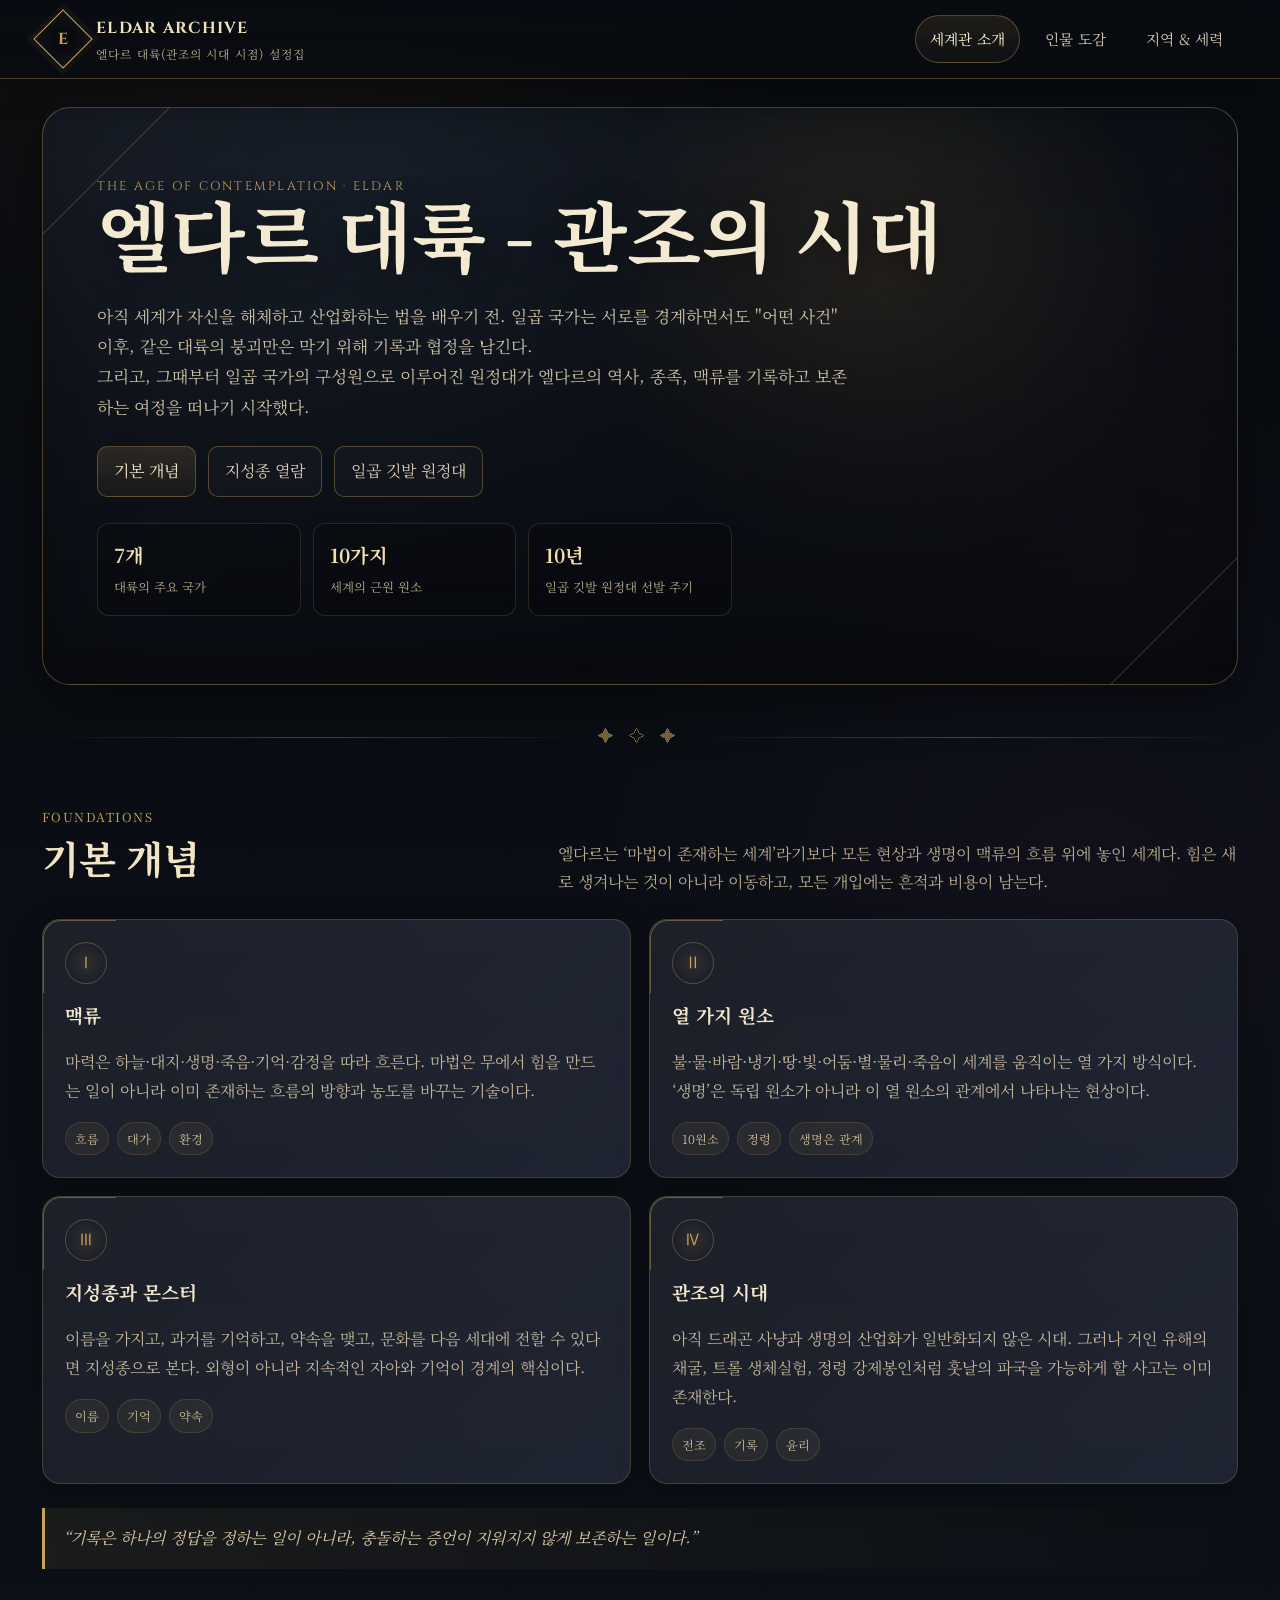
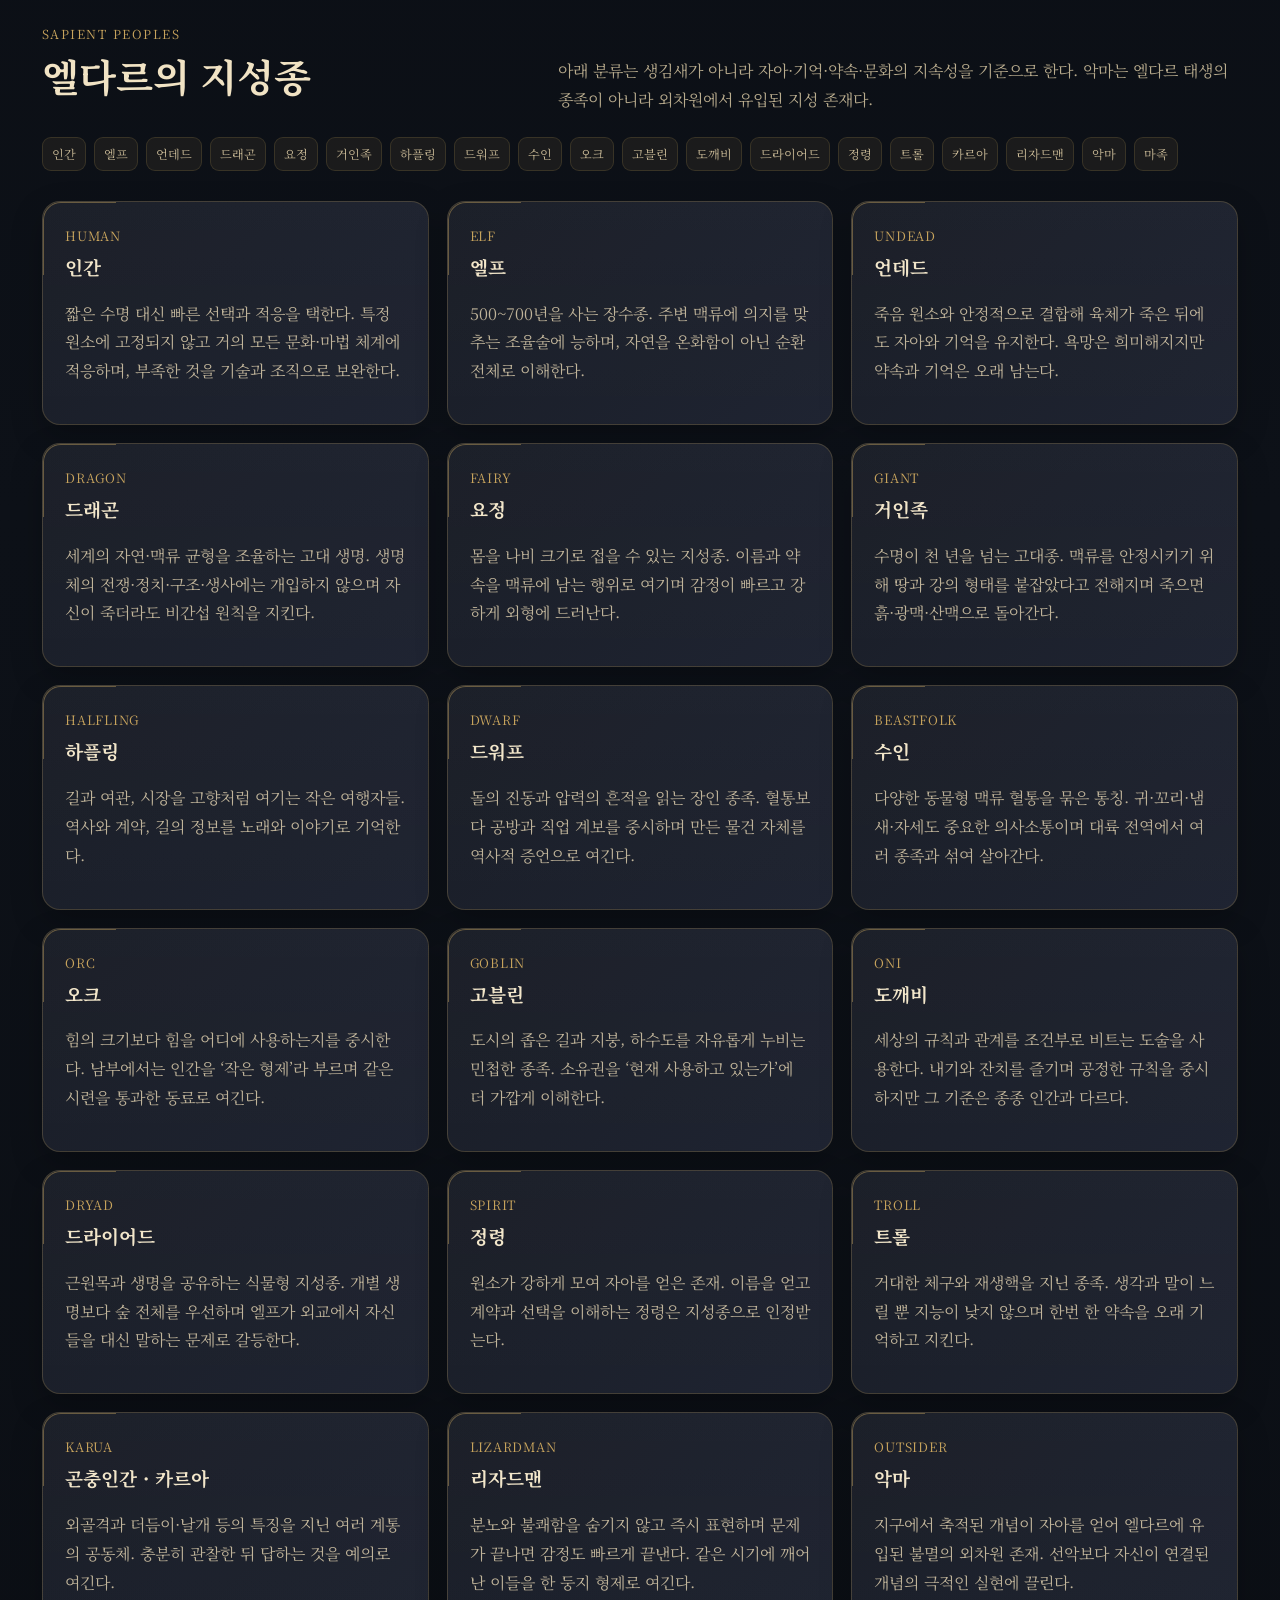
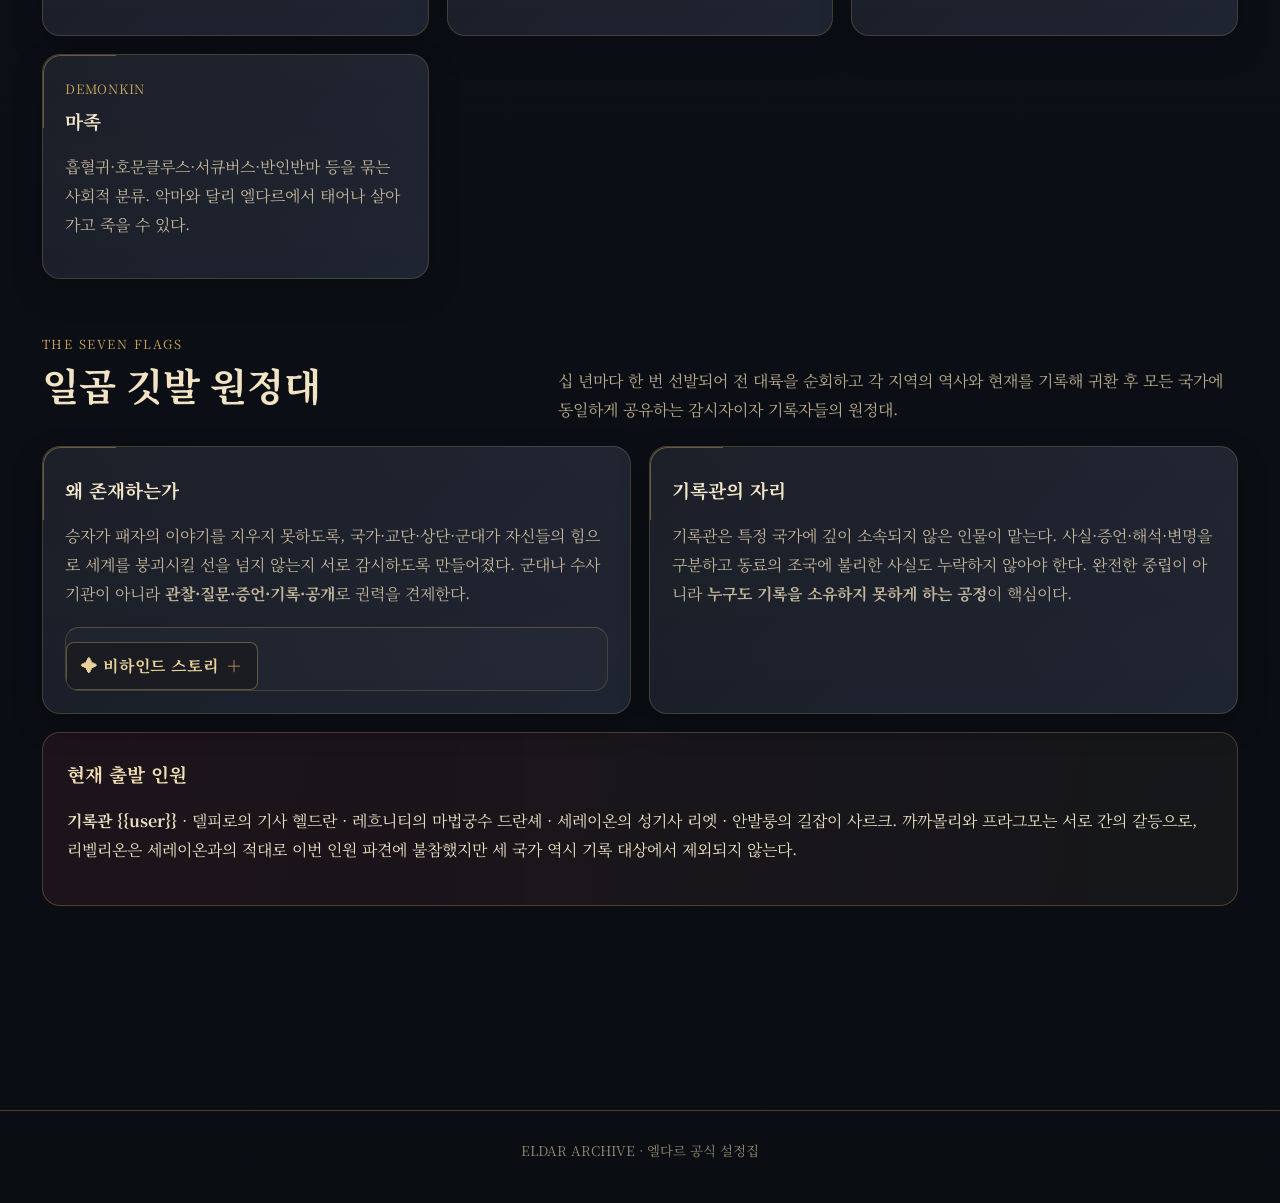
==== commit bcc95d81: "Update index.html" ====
--- a/index.html
+++ b/index.html
@@ -4,7 +4,7 @@
   <meta charset="UTF-8">
   <meta name="viewport" content="width=device-width, initial-scale=1.0">
   <meta name="description" content="엘다르 대륙과 관조의 시대 세계관 소개">
-  <title>관조의 시대 | 세계관 소개</title>
+  <title엘다르 이야기 | 공식 설정집</title>
   <link rel="stylesheet" href="style.css">
 </head>
 <body>
@@ -94,7 +94,638 @@
       <p>십 년마다 한 번 선발되어 전 대륙을 순회하고 각 지역의 역사와 현재를 기록해 귀환 후 모든 국가에 동일하게 공유하는 감시자이자 기록자들의 원정대.</p>
     </div>
     <div class="grid cols-2">
-      <article class="card"><h3>왜 존재하는가</h3><p>승자가 패자의 이야기를 지우지 못하도록, 국가·교단·상단·군대가 자신들의 힘으로 세계를 붕괴시킬 선을 넘지 않는지 서로 감시하도록 만들어졌다. 군대나 수사기관이 아니라 <strong>관찰·질문·증언·기록·공개</strong>로 권력을 견제한다.</p></article>
+      <article class="card">
+  <h3>왜 존재하는가</h3>
+  <p>
+    승자가 패자의 이야기를 지우지 못하도록, 국가·교단·상단·군대가 자신들의 힘으로 세계를 붕괴시킬 선을 넘지 않는지 서로 감시하도록 만들어졌다.
+    군대나 수사기관이 아니라 <strong>관찰·질문·증언·기록·공개</strong>로 권력을 견제한다.
+  </p>
+
+  <details style="
+    margin-top:18px;
+    border-top:1px solid rgba(214,184,112,.28);
+    padding-top:14px;
+  ">
+    <summary style="
+      cursor:pointer;
+      list-style:none;
+      display:inline-flex;
+      align-items:center;
+      gap:8px;
+      padding:9px 14px;
+      border:1px solid rgba(214,184,112,.38);
+      border-radius:8px;
+      color:#e8d19a;
+      background:rgba(20,16,11,.38);
+      font-weight:700;
+      letter-spacing:.04em;
+      user-select:none;
+    ">
+      ✦ 비하인드 스토리
+    </summary>
+
+    <div style="
+      margin-top:16px;
+      padding:18px;
+      border:1px solid rgba(214,184,112,.18);
+      border-radius:10px;
+      background:rgba(8,10,14,.38);
+      line-height:1.85;
+    ">
+
+      <div style="
+        margin-bottom:18px;
+        padding-bottom:14px;
+        border-bottom:1px solid rgba(214,184,112,.18);
+      ">
+        <div style="
+          color:#bca777;
+          font-size:.76rem;
+          letter-spacing:.12em;
+          margin-bottom:5px;
+        ">
+          IMMORTAL ARCHIVE · RESTRICTED HISTORICAL NOTE
+        </div>
+
+        <strong style="
+          display:block;
+          color:#ead8ae;
+          font-size:1.02rem;
+          margin-bottom:7px;
+        ">
+          불멸기록원 보존문서 — 「일곱 개의 진실」
+        </strong>
+
+        <span style="
+          color:#a99d87;
+          font-size:.8rem;
+        ">
+          작성자: 불멸기록원장 에리두 김<br>
+          분류: 일곱 깃발 원정대 창설사 / 제1차 원정 이전 기록
+        </span>
+      </div>
+
+      <p>
+        지금 사람들은 일곱 깃발 원정대를 평화의 상징이라고 부르지.<br><br>
+
+        틀린 말은 아니야.<br><br>
+
+        다만 아주 예쁘게 줄인 말일 뿐.<br><br>
+
+        처음부터 일곱 나라가 서로를 믿어서 만든 조직은 아니었거든.<br>
+        오히려 정반대야.<br><br>
+
+        <strong>일곱 깃발 원정대는, 일곱 개의 깃발이 서로를 믿을 수 없었기 때문에 만들어졌어.</strong>
+      </p>
+
+      <hr style="border:0;border-top:1px solid rgba(214,184,112,.16);margin:22px 0;">
+
+      <p>
+        약 백 년 전, 엘다르의 일곱 나라는 동시에 여러 문제를 겪고 있었어.<br><br>
+
+        남부에서는 가뭄이 길어져 안발룽의 부족들이 식량과 물을 찾아 이동했고,<br>
+        델피로와 세레이온의 변경에서는 그 이동을 경계하기 시작했지.<br><br>
+
+        레흐니티에서는 중앙 맥류의 이상과 외부 물자의 검역 문제가 겹쳤고,<br>
+        프라그모에서는 아르카대하 상류의 빙하 유출량이 이전과 달라졌다는 보고가 올라왔어.<br><br>
+
+        까까몰리의 상단은 위험해진 항로의 운임을 올렸고,<br>
+        리벨리온에서는 대륙 여러 지역의 마력 흐름을 비교해야 한다며 자료 공개를 요구했지.<br><br>
+
+        하나씩 놓고 보면 전부 이유가 있었어.<br><br>
+
+        그게 문제였지.
+      </p>
+
+      <p>
+        델피로 기록에는 이렇게 적혔어.<br><br>
+
+        <em>“안발룽 무장집단이 변경을 넘어 곡물을 탈취하고 있다.”</em><br><br>
+
+        사실이야.<br>
+        실제로 약탈은 있었어.<br><br>
+
+        그런데 그 기록만 보면 그 전에 몇 달 동안 이어진 식량 부족과 실패한 교섭은 잘 보이지 않았지.
+      </p>
+
+      <p>
+        안발룽 쪽에서는 반대로 기록했어.<br><br>
+
+        <em>“북부와 동부의 국가들이 식량을 통제해 남부 부족을 굶기고 있다.”</em><br><br>
+
+        이것도 완전히 거짓은 아니었어.<br>
+        검문도 있었고 수출 제한도 있었으니까.<br><br>
+
+        하지만 일곱 국가가 함께 남부를 굶기기로 합의했다는 증거는 없었지.
+      </p>
+
+      <p>
+        세레이온은 국경 주민을 지키기 위해 성기사대를 증원했다고 기록했고,<br>
+        안발룽에서는 그것을 침공 준비라고 읽었어.<br><br>
+
+        레흐니티는 숲과 맥류를 보호하기 위해 통행을 제한했지만,<br>
+        다른 나라에서는 대륙 중앙의 길을 정치적으로 막는다고 의심했지.<br><br>
+
+        까까몰리는 위험한 항로의 가격을 올렸어.<br>
+        상단 기록으로는 정상적인 위험비용이었지만,<br>
+        물자를 기다리는 사람에게는 사실상의 봉쇄처럼 보였고.<br><br>
+
+        프라그모의 비축은 북부의 불안정한 수운에 대비한 것이었지만,<br>
+        델피로에서는 물가가 오르는 동안 곡물을 움켜쥔다고 봤어.<br><br>
+
+        리벨리온이 맥류 정보를 요구하자 이번에는 다른 나라들이 생각했지.<br><br>
+
+        <em>“왜 저들이 우리 지역의 마력자료까지 필요로 하지?”</em>
+      </p>
+
+      <p>
+        재미있는 건 말이야.<br><br>
+
+        <strong>어느 나라의 기록에도 완전한 거짓말은 거의 없었다는 거야.</strong><br><br>
+
+        모두가 사실을 적었어.<br><br>
+
+        자기 자리에서 보이는 사실을.
+      </p>
+
+      <hr style="border:0;border-top:1px solid rgba(214,184,112,.16);margin:22px 0;">
+
+      <p>
+        그러다 작은 국경 충돌 하나가 터졌어.<br><br>
+
+        지금도 누가 먼저 무기를 들었는지는 확인되지 않았어.<br><br>
+
+        한쪽 생존자는 상대가 먼저 활을 겨눴다고 했고,<br>
+        반대편 생존자는 상대의 움직임을 보고 대응했을 뿐이라고 했지.<br><br>
+
+        근처 상인은 경고사격을 먼저 들었다고 증언했어.<br>
+        다른 주민은 비명이 먼저였다고 했고.<br><br>
+
+        철수명령을 들고 달리던 전령도 있었지만,<br>
+        그 명령이 교전 전에 도착했는지 뒤에 도착했는지는 끝내 확인하지 못했어.
+      </p>
+
+      <p>
+        사망자 숫자만 보면 대륙전쟁이라고 부를 만한 사건은 아니었지.<br><br>
+
+        그런데 이미 모두가 상대를 의심하고 있었거든.<br><br>
+
+        그래서 일곱 나라가 똑같은 말을 시작했어.<br><br>
+
+        <em>“보았는가. 저들이 먼저 움직였다.”</em>
+      </p>
+
+      <p>
+        델피로는 변경군을 늘렸고,<br>
+        안발룽은 부족 전력을 집결시켰고,<br>
+        세레이온은 성기사 전력을 움직였어.<br><br>
+
+        레흐니티는 통행을 더 엄격하게 제한했고,<br>
+        까까몰리의 상선에는 호위가 늘었어.<br><br>
+
+        프라그모도 북부 이동을 감시했고,<br>
+        리벨리온 역시 흑요장벽의 경계를 강화했지.<br><br>
+
+        그리고 신기하게도 모두가 같은 말을 했어.<br><br>
+
+        <em>“우리는 공격하려는 것이 아니다.”</em>
+      </p>
+
+      <p>
+        문제는 아무도 다른 여섯 나라가 하는 똑같은 말을 믿지 않았다는 거야.
+      </p>
+
+      <hr style="border:0;border-top:1px solid rgba(214,184,112,.16);margin:22px 0;">
+
+      <p>
+        그때 불멸기록원에는 일곱 나라에서 보내온 기록이 차례로 도착했어.<br><br>
+
+        우리는 그것들을 한 자리에 놓고 읽었지.<br><br>
+
+        아주 이상한 결과가 나왔어.
+      </p>
+
+      <p>
+        델피로의 기록만 읽으면 델피로가 피해자였어.<br><br>
+
+        안발룽의 기록만 읽으면 안발룽이 피해자였고.<br><br>
+
+        세레이온의 기록만 보면 병력 증원은 당연한 방어였어.<br><br>
+
+        레흐니티 기록만 보면 숲을 닫지 않는 쪽이 무책임했고,<br>
+        까까몰리 기록만 보면 운임 인상은 합리적이었지.<br><br>
+
+        프라그모의 비축도 타당했고,<br>
+        리벨리온의 정보 요구 역시 그들의 관측자료만 보면 필요했어.
+      </p>
+
+      <p>
+        일곱 기록.<br><br>
+
+        일곱 개의 진실.<br><br>
+
+        그런데 그 일곱 개를 한꺼번에 놓으면,<br>
+        어느 것도 대륙 전체에서 일어난 일을 혼자 설명하지 못했어.
+      </p>
+
+      <p>
+        그래서 나는 그 사건을 개인적으로 <strong>「일곱 개의 진실」</strong>이라고 부르기 시작했어.<br><br>
+
+        진실이 일곱 개라서가 아니야.<br><br>
+
+        누구나 자기 조각 하나를 진실 전체라고 부르고 있었으니까.
+      </p>
+
+      <hr style="border:0;border-top:1px solid rgba(214,184,112,.16);margin:22px 0;">
+
+      <p>
+        그때 불멸기록원에서 새로운 제안이 나왔어.<br><br>
+
+        어느 나라 기록이 옳은지 프라그모가 판결하지 말자.<br><br>
+
+        새로운 공식 진실을 하나 만들어 일곱 나라 위에 올려놓지도 말자.<br><br>
+
+        대신 직접 가자.
+      </p>
+
+      <p>
+        군인에게 묻고.<br>
+        주민에게 묻고.<br>
+        상인에게 묻고.<br>
+        성직자에게 묻고.<br>
+        피난민에게 묻고.<br>
+        관리에게 묻고.<br><br>
+
+        서로 모순되는 증언이라도 지우지 말고 기록하자.
+      </p>
+
+      <p>
+        <em>“A는 이렇게 증언했다.”</em><br><br>
+
+        <em>“B는 이를 부인했다.”</em><br><br>
+
+        <em>“현장에서 확인된 사실은 여기까지다.”</em><br><br>
+
+        <em>“누가 먼저 공격했는지는 확인할 수 없다.”</em>
+      </p>
+
+      <p>
+        모르면 모른다고 적는 거야.<br><br>
+
+        별거 아닌 것 같지?<br><br>
+
+        기록하는 사람한테는 꽤 어려운 일이야.<br><br>
+
+        사람은 빈칸을 보면 채우고 싶어하거든.
+      </p>
+
+      <p>
+        <strong>특히 자기 생각으로.</strong>
+      </p>
+
+      <hr style="border:0;border-top:1px solid rgba(214,184,112,.16);margin:22px 0;">
+
+      <p>
+        당연히 다른 나라들이 곧바로 동의한 건 아니야.<br><br>
+
+        델피로는 물었어.<br><br>
+
+        <em>“누가 그 기록을 관리하는가?”</em><br><br>
+
+        안발룽은 물었지.<br><br>
+
+        <em>“프라그모 사람이 쓴 기록을 왜 믿어야 하지?”</em><br><br>
+
+        레흐니티는 숲 내부의 정보가 외부 정치에 이용되는 것을 걱정했고,<br>
+        세레이온에서도 교단의 기록과 증언을 어떤 방식으로 다룰지를 두고 논쟁했어.<br><br>
+
+        까까몰리는 계약과 항로 정보의 공개 범위를 문제 삼았고.<br><br>
+
+        리벨리온에서는 아주 괜찮은 질문을 하나 했지.
+      </p>
+
+      <p>
+        <em>“기록을 만들어놓고 프라그모만 가지고 있으면 결국 새로운 정보독점 아닌가?”</em>
+      </p>
+
+      <p>
+        맞는 말이었어.
+      </p>
+
+      <p>
+        그래서 지금까지 이어지는 원칙이 만들어졌지.<br><br>
+
+        <strong>완성된 원정 기록은 어느 한 국가의 소유물이 아니다.</strong><br><br>
+
+        프라그모도 먼저 독점하지 않는다.<br><br>
+
+        왕에게 비밀리에 팔지 않는다.<br><br>
+
+        상단이 돈을 더 낸다고 먼저 보여주지 않는다.<br><br>
+
+        어느 나라와 협상이 필요하다고 공개를 늦추지도 않는다.
+      </p>
+
+      <p>
+        귀환 후 정리된 기록은<br>
+        <strong>같은 내용으로, 같은 날, 일곱 국가 모두에게 공개한다.</strong>
+      </p>
+
+      <p>
+        누구도 기록을 자기 깃발 아래 숨기지 못하게 하기 위해서야.
+      </p>
+
+      <hr style="border:0;border-top:1px solid rgba(214,184,112,.16);margin:22px 0;">
+
+      <p>
+        그리고 ‘일곱 깃발’이라는 이름도 그때 생겼어.<br><br>
+
+        창설 협정이 맺어질 때 일곱 국가는 각자의 깃발을 하나씩 보냈어.<br><br>
+
+        원정대를 지휘하라는 뜻이 아니었어.<br><br>
+
+        오히려 반대였지.
+      </p>
+
+      <p>
+        <strong>일곱 깃발을 모두 세워놓고, 어느 하나의 깃발 아래에도 들어가지 않겠다는 뜻.</strong>
+      </p>
+
+      <p>
+        그래서 일곱 깃발은 구성원 숫자를 의미하지 않아.<br><br>
+
+        원정대에 반드시 일곱 명이 있어야 한다는 뜻도 아니고,<br>
+        매번 일곱 나라가 한 명씩 사람을 보내야 한다는 뜻도 아니야.<br><br>
+
+        어떤 나라는 사람을 보내지 않을 수도 있어.<br><br>
+
+        그래도 그 나라의 깃발은 치우지 않아.
+      </p>
+
+      <p>
+        <strong>참가하지 않았다는 것과 기록에서 제외된다는 것은 전혀 다른 말이니까.</strong>
+      </p>
+
+      <p>
+        일곱 깃발의 진짜 뜻은 단순해.<br><br>
+
+        어느 나라도 기록 앞에서 특별대우를 받지 않는다.<br><br>
+
+        어느 나라도 기록 밖으로 밀려나지 않는다.
+      </p>
+
+      <hr style="border:0;border-top:1px solid rgba(214,184,112,.16);margin:22px 0;">
+
+      <p>
+        첫 원정이 시작됐을 때 사람들은 별 기대를 안 했어.<br><br>
+
+        당연하지.<br><br>
+
+        종이와 붓을 들고 대륙을 돌아다닌다고 전쟁이 사라질 것 같아?<br><br>
+
+        실제로도 안 사라졌어.
+      </p>
+
+      <p>
+        일곱 깃발 원정대는 군대가 아니야.<br><br>
+
+        전쟁을 강제로 멈출 권한도 없어.<br><br>
+
+        범인을 잡는 수사기관도 아니고,<br>
+        왕을 심판하는 재판소도 아니지.<br><br>
+
+        우리가 할 수 있는 건 보는 것.<br><br>
+
+        묻는 것.<br><br>
+
+        증언을 모으는 것.<br><br>
+
+        확인하는 것.<br><br>
+
+        그리고 남기는 것.
+      </p>
+
+      <p>
+        처음 몇 년 동안은 그게 무슨 힘이 있느냐는 말을 많이 들었어.<br><br>
+
+        그런데 시간이 지나니까 조금씩 달라지더라.
+      </p>
+
+      <p>
+        어느 지방관이 피난민 숫자를 줄여 보고하려다가 멈췄어.<br><br>
+
+        부하가 말했거든.<br><br>
+
+        <em>“이번 원정대가 이 지역을 지나갑니다.”</em>
+      </p>
+
+      <p>
+        어느 군부대가 민간인 피해를 다른 집단의 소행으로 돌리려 했어.<br><br>
+
+        생존자가 말했지.<br><br>
+
+        <em>“그 사람들에게도 이미 이야기했습니다.”</em>
+      </p>
+
+      <p>
+        어떤 상단은 위험한 항로를 안전하다고 광고하려다가 계약서를 고쳤어.<br><br>
+
+        누군가 이런 말을 했으니까.<br><br>
+
+        <em>“십 년 뒤에도 그 기록 남아 있을 텐데?”</em>
+      </p>
+
+      <p>
+        우리가 처벌한 게 아니야.<br><br>
+
+        잡아간 것도 아니고.<br><br>
+
+        그냥 숨기는 비용이 비싸진 거지.
+      </p>
+
+      <p>
+        자기 나라 사람 몇 명한테만 거짓말하면 끝날 일이 아니게 됐으니까.<br><br>
+
+        다른 여섯 나라가 보고.<br>
+        다음 세대가 보고.<br>
+        자기 후임도 보게 되니까.
+      </p>
+
+      <hr style="border:0;border-top:1px solid rgba(214,184,112,.16);margin:22px 0;">
+
+      <p>
+        물론 우리의 기록이 언제나 평화를 만든 것은 아니야.<br><br>
+
+        어떤 기록은 오히려 싸움을 키웠어.<br><br>
+
+        자기 나라가 저지른 일을 외국까지 알게 됐다고 화내는 사람도 있었고,<br>
+        상대편 증언을 기록했다는 이유로 우리를 편파적이라고 부르는 사람도 있었지.
+      </p>
+
+      <p>
+        그럴 때는 지우지 않았어.
+      </p>
+
+      <p>
+        누군가 말하면 적었고.<br><br>
+
+        다른 사람이 부인하면 그것도 적었어.<br><br>
+
+        우리가 틀렸을 가능성이 있으면 그것 역시 기록했지.
+      </p>
+
+      <p>
+        사실과 증언을 구분하고.<br>
+        증언과 해석을 구분하고.<br>
+        해석과 변명을 구분한다.<br><br>
+
+        그리고 구분하지 못한 것은 못 했다고 쓴다.
+      </p>
+
+      <p>
+        그게 우리가 말하는 중립이야.<br><br>
+
+        아무 생각도 갖지 않는다는 뜻이 아니야.
+      </p>
+
+      <hr style="border:0;border-top:1px solid rgba(214,184,112,.16);margin:22px 0;">
+
+      <p>
+        왜 십 년마다 다시 보내느냐고?<br><br>
+
+        기록은 완성되는 순간부터 오래되기 시작하니까.
+      </p>
+
+      <p>
+        십 년이면 왕이 바뀔 수 있어.<br><br>
+
+        지방관이 바뀌고,<br>
+        국경이 달라지고,<br>
+        새로운 기술이 생기고,<br>
+        옛 피해자가 권력을 가질 수도 있지.<br><br>
+
+        개혁을 약속했던 사람이 약속을 지켰는지도 봐야 하고.<br><br>
+
+        예전에 옳다고 적었던 판단이 지금도 옳은지도 다시 봐야 해.
+      </p>
+
+      <p>
+        그래서 다음 원정대는 이전 원정대를 그대로 복제하지 않아.<br><br>
+
+        구성원이 바뀌고,<br><br>
+
+        시선도 바뀌어.<br><br>
+
+        이전 기록을 성전처럼 들고 확인하러 가는 게 아니야.<br><br>
+
+        <strong>이전 기록까지 다시 의심할 수 있는 사람들이 가는 거지.</strong>
+      </p>
+
+      <p>
+        그렇게 백 년 동안 열 번의 원정이 출발했어.<br><br>
+
+        매번 다른 얼굴들이 이 기록원에서 지도와 빈 장부를 받아 들고 나갔지.<br><br>
+
+        어떤 사람은 돌아왔고.<br>
+        어떤 사람은 돌아오지 못했고.<br>
+        어떤 사람은 출발할 때와 완전히 다른 생각을 가지고 돌아왔어.
+      </p>
+
+      <p>
+        나는 그걸 전부 봤고.
+      </p>
+
+      <hr style="border:0;border-top:1px solid rgba(214,184,112,.16);margin:22px 0;">
+
+      <p>
+        요즘은 사람들이 일곱 깃발 원정대를 <strong>‘평화의 상징’</strong>이라고 부르더라.<br><br>
+
+        듣기 좋지.<br><br>
+
+        틀리다고 할 생각은 없어.<br><br>
+
+        다만 그 이유를 착각하면 곤란해.
+      </p>
+
+      <p>
+        <strong>
+          원정대가 평화의 상징이라고 불리는 이유는 모두가 서로를 사랑해서가 아니야.<br>
+          자기들이 한 일이 다른 나라와 다음 세대에게 그대로 알려질 수 있다는 걸 알기 때문이지.
+        </strong>
+      </p>
+
+      <p>
+        기록이 군대를 막아주지는 않아.<br><br>
+
+        기록이 굶주린 사람한테 밥을 주지도 않고.<br><br>
+
+        죽은 사람을 다시 살리는 건 더더욱 못 하지.
+      </p>
+
+      <p>
+        그래도 한 가지는 할 수 있어.
+      </p>
+
+      <p>
+        <strong>
+          기록이 죽은 사람을 살리지는 못해.<br>
+          하지만 그 죽음을 없던 일로 만들려는 사람과는 싸울 수 있어.
+        </strong>
+      </p>
+
+      <p>
+        물론 여기서 말하는 싸움에 검은 필요 없어.<br><br>
+
+        한 사람이 말한 이야기를 다른 사람이 지우려고 하면,<br>
+        지워진 이야기를 다시 옆에 놓으면 돼.
+      </p>
+
+      <p>
+        어느 나라가 자기 기록만을 ‘유일한 진실’이라고 말하면,<br>
+        우리는 그 옆에 다른 증언을 펼친다.
+      </p>
+
+      <p>
+        그것 때문에 일곱 깃발 원정대가 만들어졌어.
+      </p>
+
+      <p>
+        대륙에 하나의 완벽한 진실을 만들기 위해서가 아니야.<br><br>
+
+        <strong>
+          누군가 하나의 진실만 남기려고 할 때,<br>
+          지워질 다른 증언들이 끝까지 함께 남아 있도록 하기 위해서야.
+        </strong>
+      </p>
+
+      <hr style="border:0;border-top:1px solid rgba(214,184,112,.16);margin:22px 0;">
+
+      <p style="
+        margin-bottom:0;
+        padding:14px 15px;
+        border-left:3px solid rgba(214,184,112,.58);
+        background:rgba(214,184,112,.055);
+        color:#cbbd9f;
+      ">
+        <strong style="color:#ead8ae;">— 기록원장 에리두 김, 후대의 일곱 깃발 원정대원들을 위한 주석</strong><br><br>
+
+        중립은 아무 의견도 갖지 않는 게 아니야.<br><br>
+
+        사실과 증언, 해석과 변명을 구분해.<br>
+        네가 틀릴 가능성도 숨기지 말고.<br><br>
+
+        그리고 누구도 기록을 자기 나라의 소유물로 만들게 두지 마.<br><br>
+
+        아, 그리고 일곱 깃발이라고 일곱 명을 채워야 하는 건 아니니까 사람 숫자 세다가 보고서 첫 장부터 틀리지 말고.<br><br>
+
+        깃발은 일곱이야.<br>
+        너희 편이 일곱이라는 뜻이 아니라,<br>
+        <strong>어느 하나만 너희 편이 되어서는 안 된다는 뜻이지.</strong>
+      </p>
+
+    </div>
+  </details>
+</article>
       <article class="card"><h3>기록관의 자리</h3><p>기록관은 특정 국가에 깊이 소속되지 않은 인물이 맡는다. 사실·증언·해석·변명을 구분하고 동료의 조국에 불리한 사실도 누락하지 않아야 한다. 완전한 중립이 아니라 <strong>누구도 기록을 소유하지 못하게 하는 공정</strong>이 핵심이다.</p></article>
     </div>
     <div class="callout" style="margin-top:18px"><h3>현재 출발 인원</h3><p><strong>기록관 {{user}}</strong> · 델피로의 기사 헬드란 · 레흐니티의 마법궁수 드란셰 · 세레이온의 성기사 리엣 · 안발룽의 길잡이 사르크. 까까몰리와 프라그모는 서로 간의 갈등으로, 리벨리온은 세레이온과의 적대로 이번 인원 파견에 불참했지만 세 국가 역시 기록 대상에서 제외되지 않는다.</p></div>
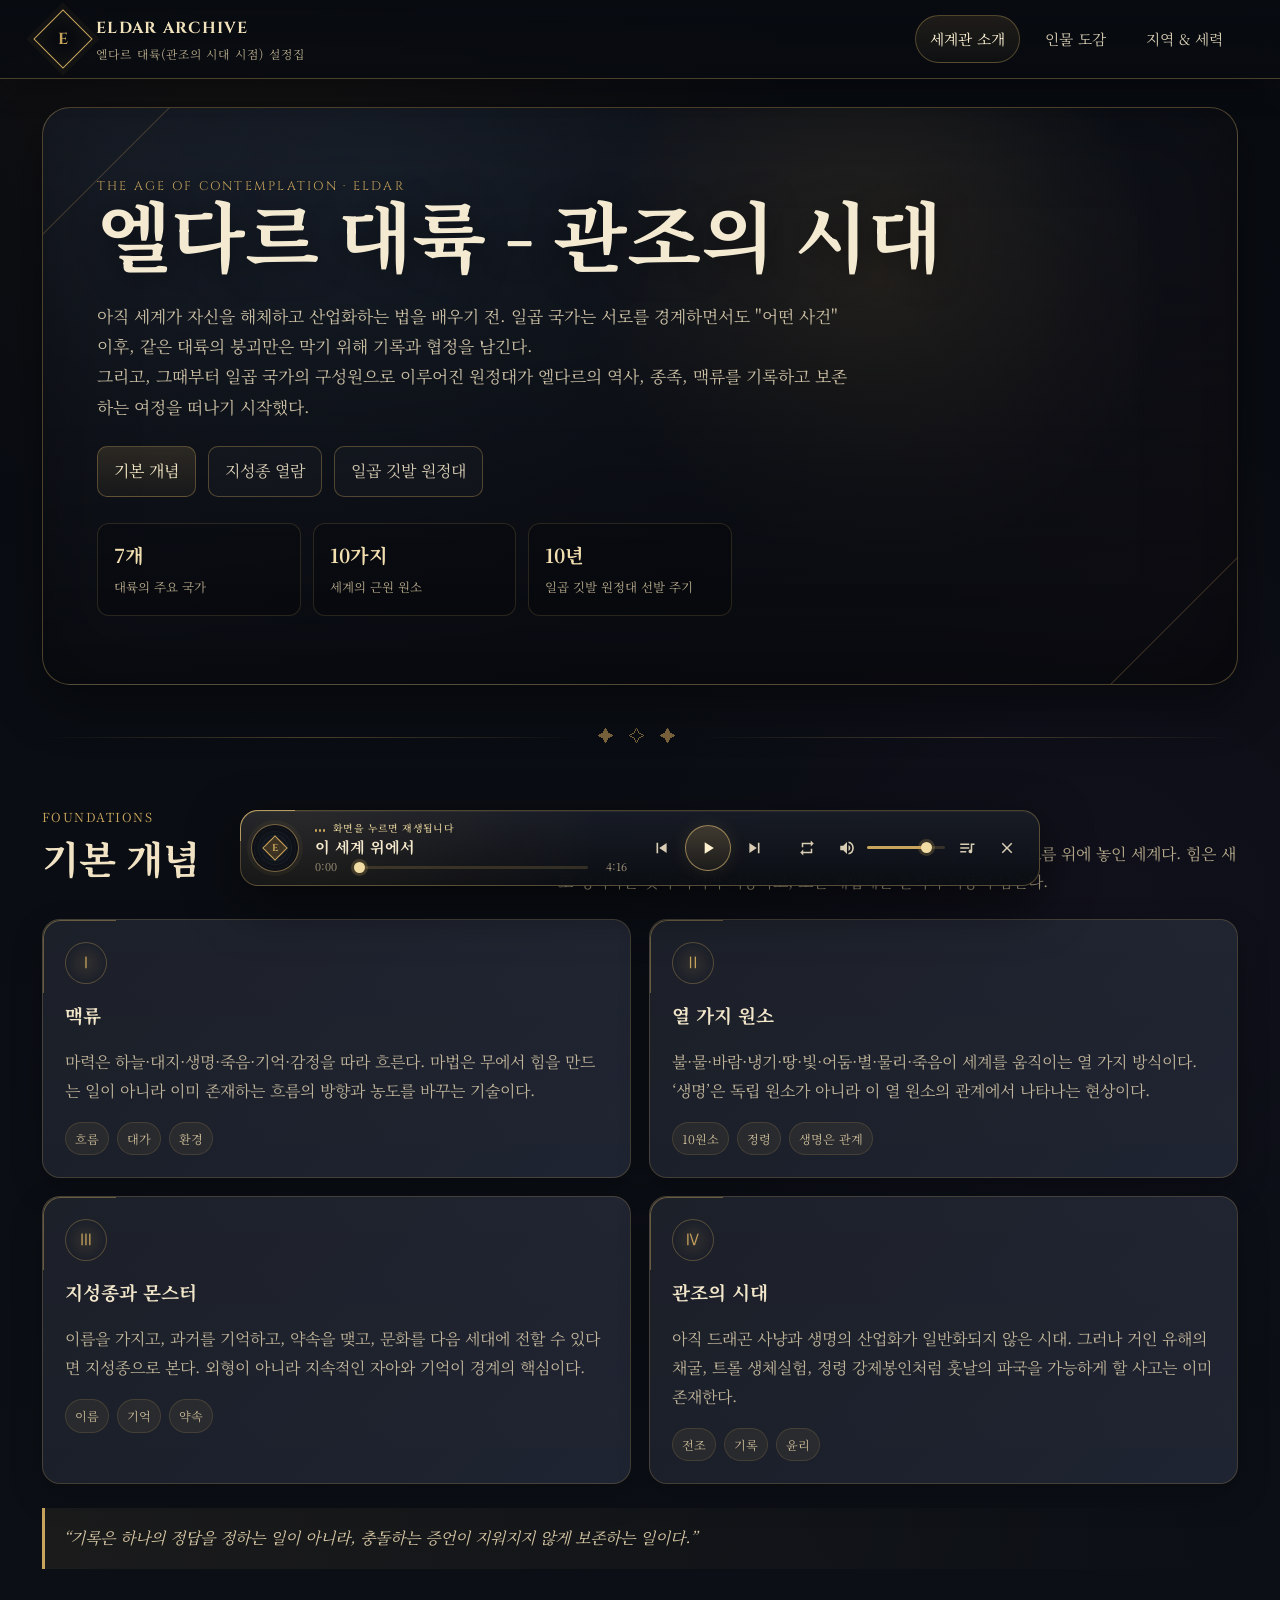
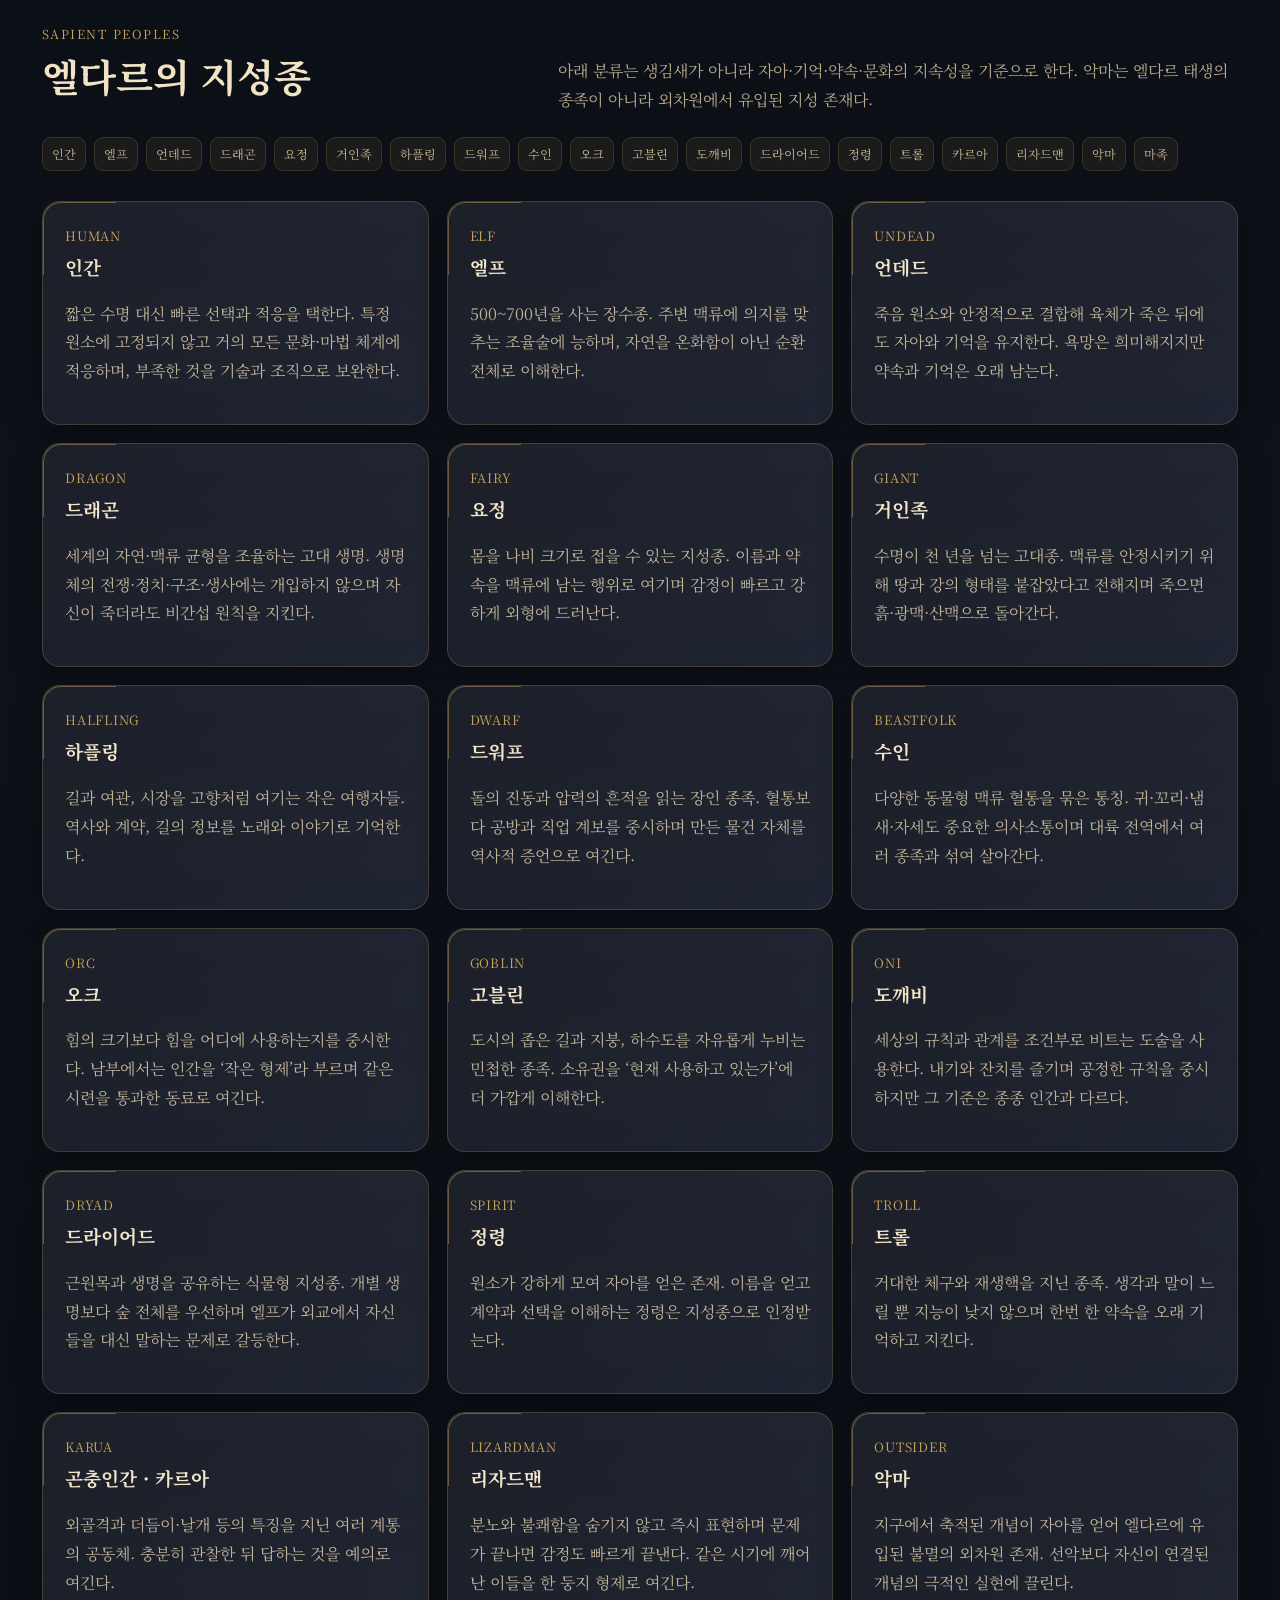
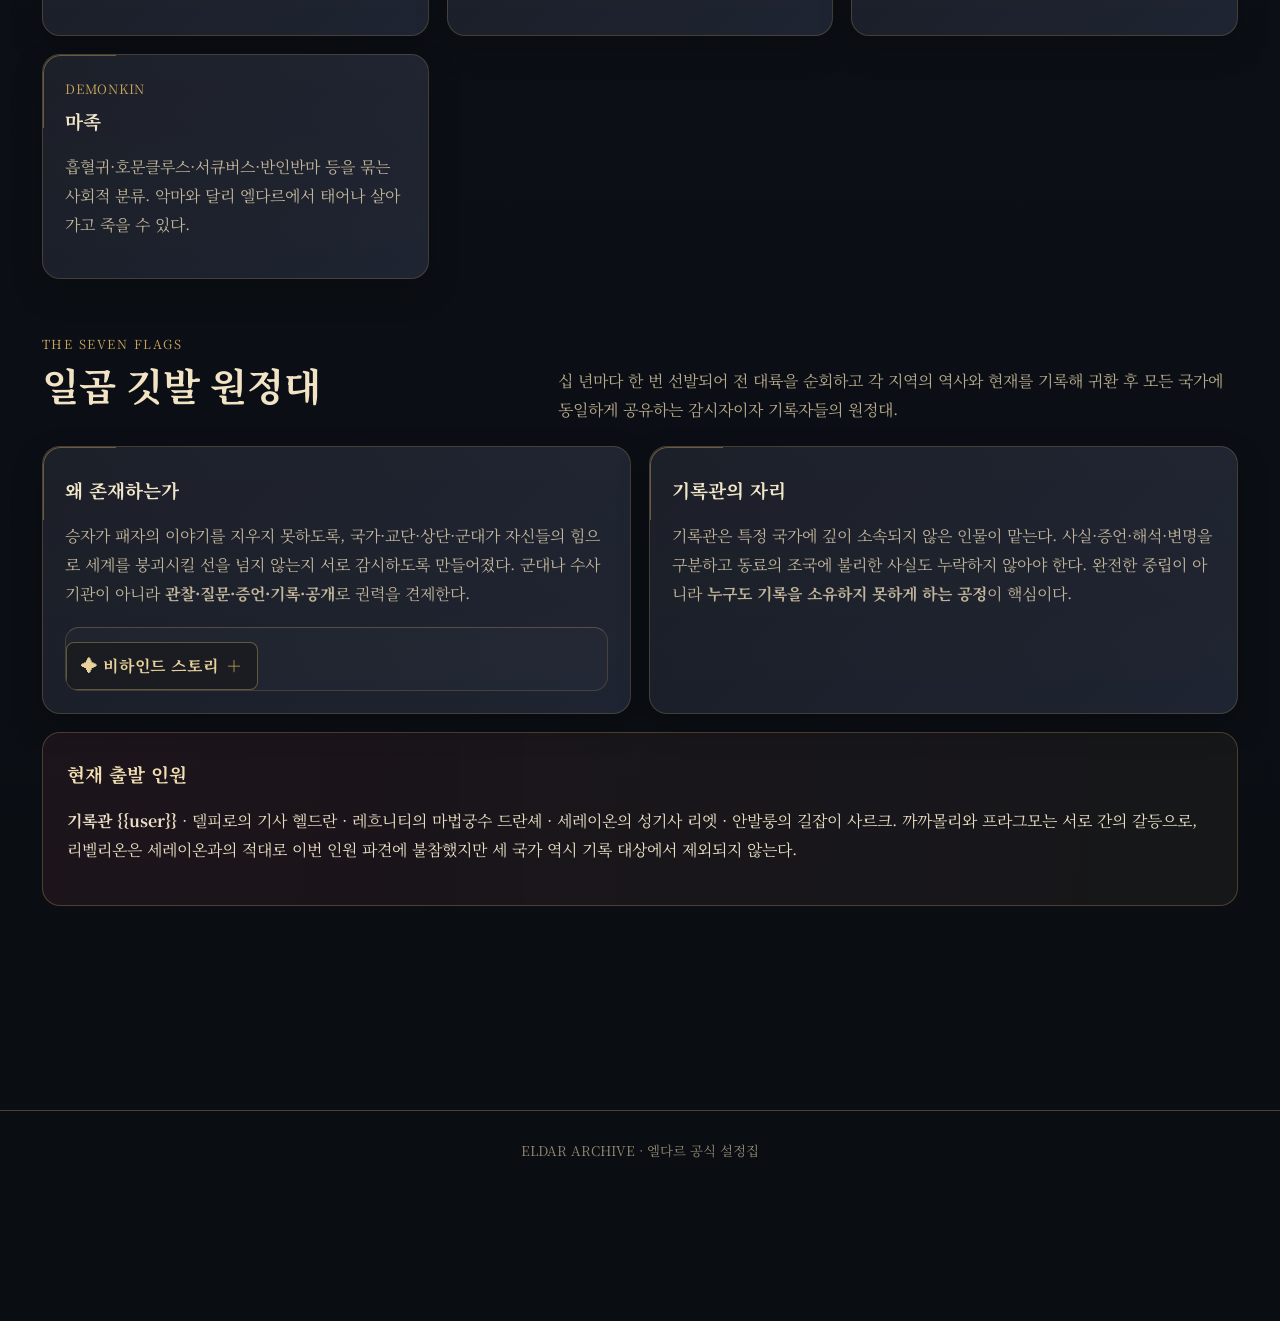
==== commit ca93323a: "Fix title tag syntax and add music player script" ====
--- a/index.html
+++ b/index.html
@@ -4,8 +4,9 @@
   <meta charset="UTF-8">
   <meta name="viewport" content="width=device-width, initial-scale=1.0">
   <meta name="description" content="엘다르 대륙과 관조의 시대 세계관 소개">
-  <title엘다르 이야기 | 공식 설정집</title>
+  <title>엘다르 이야기 | 공식 설정집</title>
   <link rel="stylesheet" href="style.css">
+    <script src="music-player.js" defer></script>
 </head>
 <body>
 <header class="site-header">
--- a/style.css
+++ b/style.css
@@ -1,2 +1,118 @@
 @import url('https://fonts.googleapis.com/css2?family=Cinzel:wght@500;600;700&family=Noto+Serif+KR:wght@400;500;600;700&display=swap');
 :root{--ink:#e9dfc5;--muted:#b8ab8d;--gold:#c8a45d;--deep:#0b0e13;--panel:#171b24;--panel2:#1d2230;--line:rgba(200,164,93,.35);--shadow:0 18px 50px rgba(0,0,0,.38);--radius:18px}*{box-sizing:border-box}html{scroll-behavior:smooth}body{margin:0;color:var(--ink);font-family:'Noto Serif KR',serif;background:radial-gradient(circle at 20% 0%,rgba(80,53,24,.15),transparent 34rem),radial-gradient(circle at 85% 20%,rgba(58,35,75,.14),transparent 30rem),linear-gradient(180deg,#080b10,#0d1118 48%,#0a0d12);min-height:100vh;line-height:1.8}body:before{content:'';position:fixed;inset:0;pointer-events:none;opacity:.22;background-image:linear-gradient(rgba(255,255,255,.018) 1px,transparent 1px),linear-gradient(90deg,rgba(255,255,255,.018) 1px,transparent 1px);background-size:36px 36px;mask-image:linear-gradient(to bottom,rgba(0,0,0,.8),transparent 85%)}a{color:inherit;text-decoration:none}::selection{background:#8d6d35;color:#fff9e9}.site-header{position:sticky;top:0;z-index:50;backdrop-filter:blur(14px);background:linear-gradient(180deg,rgba(8,11,16,.96),rgba(8,11,16,.82));border-bottom:1px solid var(--line);box-shadow:0 8px 30px rgba(0,0,0,.25)}.nav-wrap{max-width:1240px;margin:auto;padding:14px 22px;display:flex;align-items:center;gap:24px;justify-content:space-between}.brand{display:flex;align-items:center;gap:12px;min-width:max-content}.brand-mark{width:42px;height:42px;display:grid;place-items:center;border:1px solid var(--gold);color:var(--gold);transform:rotate(45deg);box-shadow:0 0 0 5px rgba(200,164,93,.05),inset 0 0 18px rgba(200,164,93,.08)}.brand-mark span{transform:rotate(-45deg);font-family:Cinzel,serif;font-weight:700}.brand-text strong{display:block;font-family:Cinzel,'Noto Serif KR',serif;letter-spacing:.08em;color:#f1e2bc}.brand-text small{display:block;color:var(--muted);font-size:.74rem;letter-spacing:.08em}.main-nav{display:flex;gap:10px;flex-wrap:wrap;justify-content:flex-end}.nav-link{padding:10px 14px;color:#d8cdb4;font-size:.92rem;border:1px solid transparent;border-radius:999px;transition:.25s}.nav-link:hover,.nav-link.active{color:#fff4d7;border-color:var(--line);background:linear-gradient(180deg,rgba(200,164,93,.12),rgba(200,164,93,.04))}.page-shell{max-width:1240px;margin:auto;padding:0 22px 80px}.hero{position:relative;overflow:hidden;margin:28px 0 34px;min-height:520px;display:grid;align-items:end;padding:68px 54px;border:1px solid var(--line);border-radius:28px;background:linear-gradient(180deg,rgba(8,10,15,.1),rgba(8,10,15,.82)),radial-gradient(circle at 70% 30%,rgba(198,155,76,.17),transparent 18rem),radial-gradient(circle at 28% 15%,rgba(53,85,113,.14),transparent 22rem),linear-gradient(135deg,#1b202a,#0d1118 62%,#19131a);box-shadow:var(--shadow),inset 0 0 90px rgba(0,0,0,.35)}.hero:before,.hero:after{content:'';position:absolute;width:180px;height:180px;border:1px solid rgba(200,164,93,.26);transform:rotate(45deg)}.hero:before{left:-92px;top:-92px}.hero:after{right:-92px;bottom:-92px}.hero-content{position:relative;z-index:2;max-width:850px}.eyebrow{font-family:Cinzel,'Noto Serif KR',serif;color:var(--gold);letter-spacing:.18em;font-size:.78rem;text-transform:uppercase}.hero h1{margin:.3rem 0 1rem;font-family:Cinzel,'Noto Serif KR',serif;font-size:clamp(2.5rem,6vw,5.6rem);line-height:1.05;color:#f4ead2;text-shadow:0 4px 30px rgba(0,0,0,.5)}.hero p{max-width:760px;color:#cbbfa4;font-size:1.05rem}.hero-actions{display:flex;gap:12px;flex-wrap:wrap;margin-top:24px}.btn{display:inline-flex;align-items:center;justify-content:center;min-height:44px;padding:10px 16px;border-radius:10px;border:1px solid var(--line);background:linear-gradient(180deg,rgba(200,164,93,.16),rgba(200,164,93,.06));color:#f4e7c5;transition:.22s}.btn:hover{transform:translateY(-2px);border-color:rgba(226,190,115,.66)}.btn.ghost{background:rgba(255,255,255,.025);color:#d7ccb5}.stats{display:grid;grid-template-columns:repeat(4,1fr);gap:12px;margin-top:26px}.stat{padding:14px 16px;border:1px solid rgba(200,164,93,.18);background:rgba(0,0,0,.18);border-radius:12px}.stat b{display:block;color:#f2dfb0;font-size:1.2rem}.stat span{font-size:.78rem;color:var(--muted)}.rune-rule{display:flex;align-items:center;gap:14px;margin:38px 0;color:#7a643d;font-family:Cinzel,serif;letter-spacing:.35em}.rune-rule:before,.rune-rule:after{content:'';height:1px;flex:1;background:linear-gradient(90deg,transparent,var(--line),transparent)}.section{margin:54px 0}.section-head{display:flex;align-items:end;justify-content:space-between;gap:24px;margin-bottom:22px}.section-head h2{margin:0;font-family:Cinzel,'Noto Serif KR',serif;font-size:clamp(1.7rem,3vw,2.5rem);color:#f1e3c4}.section-head p{margin:0;color:var(--muted);max-width:680px}.kicker{color:var(--gold);font-size:.78rem;letter-spacing:.12em;text-transform:uppercase}.grid{display:grid;gap:18px}.cols-2{grid-template-columns:repeat(2,minmax(0,1fr))}.cols-3{grid-template-columns:repeat(3,minmax(0,1fr))}.card,.country{position:relative;overflow:hidden;padding:22px;border:1px solid rgba(200,164,93,.23);border-radius:var(--radius);background:linear-gradient(180deg,rgba(255,255,255,.025),rgba(255,255,255,.008)),linear-gradient(135deg,var(--panel),var(--panel2));box-shadow:0 12px 32px rgba(0,0,0,.22)}.card:before{content:'';position:absolute;top:0;left:0;width:72px;height:72px;border-top:1px solid rgba(200,164,93,.45);border-left:1px solid rgba(200,164,93,.45);border-radius:var(--radius) 0 0 0}.card h3,.card h4{margin:.2rem 0 .65rem;color:#f2e6ca}.card p,.country p{color:#c0b49a}.meta,.char-role{color:var(--gold);font-size:.8rem;letter-spacing:.06em}.sigil{width:42px;height:42px;border-radius:50%;display:grid;place-items:center;color:var(--gold);border:1px solid rgba(200,164,93,.34);background:radial-gradient(circle,rgba(200,164,93,.12),transparent 70%);margin-bottom:14px;font-family:Cinzel,serif}.tag-row,.faction-strip,.mini-index{display:flex;flex-wrap:wrap;gap:8px}.tag,.faction,.mini-index a{padding:5px 9px;border-radius:999px;background:rgba(200,164,93,.08);border:1px solid rgba(200,164,93,.17);color:#cdbd99;font-size:.76rem}.quote{margin:24px 0 0;padding:16px 18px;border-left:3px solid var(--gold);background:linear-gradient(90deg,rgba(200,164,93,.08),transparent);color:#d8c8a5;font-style:italic}details{border:1px solid rgba(200,164,93,.22);border-radius:14px;background:rgba(255,255,255,.018);overflow:hidden}details+details{margin-top:12px}summary{list-style:none;cursor:pointer;padding:16px 18px;color:#efdfb8;font-weight:700;display:flex;justify-content:space-between}summary::-webkit-details-marker{display:none}summary:after{content:'＋';color:var(--gold)}details[open] summary:after{content:'－'}.details-body{padding:0 18px 18px;color:#c1b59c}.character-card{display:grid;grid-template-columns:86px 1fr;gap:16px;align-items:start}.portrait{width:86px;height:110px;border-radius:14px 14px 30px 30px;border:1px solid rgba(200,164,93,.35);background:radial-gradient(circle at 50% 35%,rgba(221,190,118,.18),transparent 32%),linear-gradient(145deg,#27202a,#111722);display:grid;place-items:center;color:#d4bc82;font-family:Cinzel,serif;font-size:1.35rem}.char-name{font-size:1.18rem;color:#f4e8cd;font-weight:700}.char-desc{color:#bdb198;font-size:.92rem}.country{padding:26px;border-radius:20px;box-shadow:var(--shadow)}.country:after{content:attr(data-mark);position:absolute;right:14px;top:-28px;font-family:Cinzel,serif;font-size:8rem;color:rgba(200,164,93,.045)}.country-head{display:flex;justify-content:space-between;gap:20px}.country-title{margin:0;color:#f3e4c0;font-size:1.55rem}.country-sub{color:var(--muted);margin:.35rem 0 0}.region-grid{display:grid;grid-template-columns:repeat(3,minmax(0,1fr));gap:14px;margin-top:18px}.region-card{padding:16px;border:1px solid rgba(200,164,93,.16);border-radius:13px;background:rgba(255,255,255,.018)}.region-card h4{margin:0 0 6px;color:#e8d3a4}.region-card p{margin:0;font-size:.88rem}.callout{padding:24px;border:1px solid rgba(200,164,93,.3);border-radius:18px;background:linear-gradient(90deg,rgba(95,36,48,.18),rgba(200,164,93,.04)),rgba(255,255,255,.015)}.callout h3{margin:0 0 8px;color:#f2dfb4}.site-footer{margin-top:70px;border-top:1px solid var(--line);color:#918873;text-align:center;padding:28px 18px 40px;font-size:.84rem}.mini-index{margin:18px 0 30px}.mini-index a{border-radius:9px}.mini-index a:hover{border-color:rgba(200,164,93,.48);color:#f2dfb0}@media(max-width:980px){.cols-3{grid-template-columns:repeat(2,minmax(0,1fr))}.region-grid{grid-template-columns:1fr}.stats{grid-template-columns:repeat(2,1fr)}.hero{min-height:430px;padding:46px 30px}}@media(max-width:720px){.nav-wrap{align-items:flex-start;flex-direction:column}.main-nav{width:100%;justify-content:flex-start}.cols-2,.cols-3{grid-template-columns:1fr}.section-head{align-items:flex-start;flex-direction:column}.hero{margin-top:18px;padding:36px 22px;border-radius:20px}.hero h1{font-size:2.55rem}.stats{grid-template-columns:1fr 1fr}.character-card{grid-template-columns:68px 1fr}.portrait{width:68px;height:88px}}
+
+.map-card {
+  padding: 14px;
+}
+
+.map-image-wrap {
+  width: 100%;
+  overflow: auto;
+}
+
+.map-image-wrap img {
+  display: block;
+  width: 100%;
+  height: auto;
+  object-fit: contain;
+  object-position: center;
+  border-radius: 12px;
+}
+
+/* ===== 미카레 아카데미 캐릭터 카드 ===== */
+.characters-page .game-card-shell.mikare{
+  --card-accent:#829bc9;
+}
+
+/* ===== ELDAR ARCHIVE · 하단 고정 음악 플레이어 ===== */
+#eldar-player,.mp-reopen,#mp-loadbar{--mp-gold:#c8a45d;--mp-gold-hi:#f1dca4;--mp-ink:#efe3c4;--mp-soft:#d8cdb4;--mp-muted:#a99b80;--mp-line:rgba(200,164,93,.34);--mp-panel:rgba(16,20,28,.94)}
+html.mp-on body{padding-bottom:118px}
+#eldar-player{position:fixed;left:50%;bottom:14px;z-index:1000;width:min(800px,calc(100% - 24px));transform:translateX(-50%);font-family:'Noto Serif KR',serif;color:var(--mp-ink);line-height:1.4}
+#eldar-player[hidden]{display:none}
+#eldar-player *{box-sizing:border-box}
+.mp-bar{position:relative;display:grid;grid-template-columns:auto minmax(0,1fr) auto auto;grid-template-areas:"disc info ctrls extra" "disc prog ctrls extra";align-items:center;column-gap:16px;row-gap:2px;padding:10px 14px 10px 10px;border:1px solid var(--mp-line);border-radius:18px;background:radial-gradient(circle at 8% 0%,rgba(200,164,93,.10),transparent 40%),linear-gradient(180deg,rgba(25,29,39,.93),rgba(10,13,18,.95));-webkit-backdrop-filter:blur(14px);backdrop-filter:blur(14px);box-shadow:0 18px 50px rgba(0,0,0,.55),inset 0 1px 0 rgba(255,240,200,.05)}
+.mp-bar:before{content:'';position:absolute;top:-1px;left:-1px;width:54px;height:30px;border-top:1px solid rgba(226,190,115,.7);border-left:1px solid rgba(226,190,115,.7);border-radius:18px 0 0 0;pointer-events:none}
+.mp-disc{grid-area:disc;position:relative;width:48px;height:48px;display:grid;place-items:center;border-radius:50%;border:1px solid rgba(200,164,93,.55);background:repeating-radial-gradient(circle,rgba(255,255,255,.035) 0 1px,transparent 1px 4px),radial-gradient(circle at 50% 50%,#2a2319 0 30%,#12161e 31% 100%);box-shadow:0 0 0 4px rgba(200,164,93,.06),inset 0 0 14px rgba(0,0,0,.6)}
+.mp-disc span{width:18px;height:18px;display:grid;place-items:center;border:1px solid var(--mp-gold);transform:rotate(45deg);background:rgba(200,164,93,.12)}
+.mp-disc span b{transform:rotate(-45deg);font:700 .62rem Cinzel,serif;color:var(--mp-gold)}
+#eldar-player[data-playing="true"] .mp-disc{animation:mp-spin 9s linear infinite}
+@keyframes mp-spin{to{transform:rotate(360deg)}}
+.mp-info{grid-area:info;min-width:0;align-self:end}
+.mp-kicker{display:flex;align-items:center;gap:8px;font:600 .62rem Cinzel,'Noto Serif KR',serif;letter-spacing:.16em;color:var(--mp-gold);text-transform:uppercase;white-space:nowrap}
+.mp-kicker .mp-count{color:var(--mp-muted);letter-spacing:.1em}
+.mp-kicker .mp-hint{color:var(--mp-gold-hi);letter-spacing:.04em;text-transform:none;font-family:'Noto Serif KR',serif;font-weight:500;overflow:hidden;text-overflow:ellipsis;animation:mp-blink 2.4s ease-in-out infinite}
+@keyframes mp-blink{50%{opacity:.45}}
+.mp-title{margin-top:1px;font-size:.95rem;font-weight:700;color:#f4e8cd;white-space:nowrap;overflow:hidden;text-overflow:ellipsis}
+.mp-eq{display:inline-flex;align-items:flex-end;gap:2px;height:9px}
+.mp-eq i{width:2px;height:3px;background:var(--mp-gold);border-radius:1px}
+#eldar-player[data-playing="true"] .mp-eq i{animation:mp-eq .9s ease-in-out infinite}
+#eldar-player[data-playing="true"] .mp-eq i:nth-child(2){animation-delay:-.3s}
+#eldar-player[data-playing="true"] .mp-eq i:nth-child(3){animation-delay:-.6s}
+@keyframes mp-eq{0%,100%{height:3px}50%{height:9px}}
+.mp-prog{grid-area:prog;display:grid;grid-template-columns:auto minmax(0,1fr) auto;align-items:center;gap:9px;min-width:0;align-self:start}
+.mp-time{font-size:.68rem;color:var(--mp-muted);font-variant-numeric:tabular-nums;min-width:30px}
+.mp-time.mp-dur{text-align:right}
+.mp-range{-webkit-appearance:none;appearance:none;width:100%;height:16px;margin:0;padding:0;background:transparent;cursor:pointer;--p:0%}
+.mp-range:focus{outline:none}
+.mp-range:focus-visible{outline:1px solid var(--mp-gold);outline-offset:2px;border-radius:4px}
+.mp-range::-webkit-slider-runnable-track{height:3px;border-radius:3px;background:linear-gradient(90deg,var(--mp-gold) var(--p),rgba(200,164,93,.2) var(--p))}
+.mp-range::-webkit-slider-thumb{-webkit-appearance:none;width:11px;height:11px;margin-top:-4px;border-radius:50%;border:0;background:var(--mp-gold-hi);box-shadow:0 0 0 3px rgba(200,164,93,.22)}
+.mp-range::-moz-range-track{height:3px;border-radius:3px;background:rgba(200,164,93,.2)}
+.mp-range::-moz-range-progress{height:3px;border-radius:3px;background:var(--mp-gold)}
+.mp-range::-moz-range-thumb{width:11px;height:11px;border:0;border-radius:50%;background:var(--mp-gold-hi);box-shadow:0 0 0 3px rgba(200,164,93,.22)}
+.mp-ctrls{grid-area:ctrls;display:flex;align-items:center;gap:6px}
+.mp-extra{grid-area:extra;display:flex;align-items:center;gap:4px}
+.mp-btn{position:relative;display:grid;place-items:center;width:36px;height:36px;padding:0;border:1px solid transparent;border-radius:50%;background:transparent;color:var(--mp-soft);cursor:pointer;transition:.2s}
+.mp-btn svg{width:18px;height:18px;fill:currentColor}
+.mp-btn:hover{color:#fff4d7;border-color:var(--mp-line);background:rgba(200,164,93,.08)}
+.mp-btn:focus-visible{outline:1px solid var(--mp-gold);outline-offset:2px}
+.mp-btn.is-on{color:var(--mp-gold-hi)}
+.mp-play{width:46px;height:46px;border-color:rgba(226,190,115,.6);background:linear-gradient(180deg,rgba(200,164,93,.24),rgba(200,164,93,.08));color:#fff1cf;box-shadow:0 0 18px rgba(200,164,93,.12)}
+.mp-play svg{width:20px;height:20px}
+.mp-play:hover{transform:translateY(-1px);background:linear-gradient(180deg,rgba(200,164,93,.32),rgba(200,164,93,.12))}
+.mp-mode .mp-badge{position:absolute;right:4px;bottom:4px;font:700 .5rem Cinzel,serif;color:var(--mp-gold-hi)}
+.mp-vol{display:flex;align-items:center;gap:2px}
+.mp-vol .mp-range{width:78px}
+.mp-close:hover{color:#ffd9c9;border-color:rgba(214,120,96,.45);background:rgba(160,60,40,.12)}
+.mp-list{position:absolute;right:0;bottom:calc(100% + 10px);width:min(380px,100%);max-height:min(56vh,440px);display:flex;flex-direction:column;border:1px solid var(--mp-line);border-radius:16px;background:var(--mp-panel);-webkit-backdrop-filter:blur(14px);backdrop-filter:blur(14px);box-shadow:0 18px 50px rgba(0,0,0,.55);overflow:hidden;animation:mp-rise .22s ease}
+.mp-list[hidden]{display:none}
+@keyframes mp-rise{from{opacity:0;transform:translateY(8px)}}
+.mp-list-head{display:flex;justify-content:space-between;align-items:baseline;padding:14px 16px 10px;border-bottom:1px solid rgba(200,164,93,.16)}
+.mp-list-head strong{font:600 .78rem Cinzel,'Noto Serif KR',serif;letter-spacing:.16em;color:var(--mp-gold)}
+.mp-list-head small{font-size:.7rem;color:var(--mp-muted)}
+.mp-list ol{list-style:none;margin:0;padding:6px;overflow:auto;scrollbar-width:thin;scrollbar-color:rgba(200,164,93,.35) transparent}
+.mp-item{width:100%;display:grid;grid-template-columns:28px minmax(0,1fr) auto;align-items:center;gap:8px;padding:9px 10px;border:1px solid transparent;border-radius:10px;background:transparent;color:#d6cab0;font:inherit;font-size:.86rem;text-align:left;cursor:pointer;transition:.18s}
+.mp-item:hover{background:rgba(200,164,93,.07);color:#f4e8cd}
+.mp-item:focus-visible{outline:1px solid var(--mp-gold);outline-offset:-1px}
+.mp-item .mp-no{font:600 .68rem Cinzel,serif;color:var(--mp-muted);letter-spacing:.06em}
+.mp-item .mp-name{overflow:hidden;text-overflow:ellipsis;white-space:nowrap}
+.mp-item .mp-tag{padding:2px 7px;border-radius:999px;border:1px solid rgba(200,164,93,.3);font:600 .56rem Cinzel,serif;letter-spacing:.12em;color:var(--mp-gold)}
+.mp-item[aria-current="true"]{border-color:rgba(200,164,93,.3);background:linear-gradient(90deg,rgba(200,164,93,.14),rgba(200,164,93,.03));color:#fff1cf;font-weight:700}
+.mp-item[aria-current="true"] .mp-no{color:var(--mp-gold-hi)}
+.mp-item.is-broken{opacity:.45}
+.mp-reopen{position:fixed;right:18px;bottom:18px;z-index:1000;width:50px;height:50px;display:grid;place-items:center;border:1px solid rgba(226,190,115,.6);border-radius:50%;background:linear-gradient(180deg,rgba(30,34,44,.95),rgba(12,15,20,.95));color:var(--mp-gold-hi);box-shadow:0 10px 30px rgba(0,0,0,.5),0 0 0 5px rgba(200,164,93,.06);cursor:pointer;transition:.2s}
+.mp-reopen[hidden]{display:none}
+.mp-reopen svg{width:20px;height:20px;fill:currentColor}
+.mp-reopen:hover{transform:translateY(-2px)}
+.mp-reopen:focus-visible{outline:1px solid var(--mp-gold);outline-offset:3px}
+#mp-loadbar{position:fixed;top:0;left:0;z-index:1001;height:2px;width:0;background:linear-gradient(90deg,transparent,var(--mp-gold),var(--mp-gold-hi));opacity:0;pointer-events:none;transition:width .5s ease,opacity .3s ease}
+html.mp-loading #mp-loadbar{width:72%;opacity:1;transition:width 4s cubic-bezier(.1,.6,.2,1),opacity .2s}
+html.mp-loaded #mp-loadbar{width:100%;opacity:0;transition:width .2s ease,opacity .4s ease .2s}
+@media (max-width:640px){
+  html.mp-on body{padding-bottom:132px}
+  #eldar-player{bottom:10px;width:calc(100% - 16px)}
+  .mp-bar{grid-template-columns:auto minmax(0,1fr) auto;grid-template-areas:"disc info ctrls" "prog prog extra";column-gap:10px;row-gap:6px;padding:9px 10px}
+  .mp-disc{width:38px;height:38px}
+  .mp-disc span{width:14px;height:14px}
+  .mp-title{font-size:.88rem}
+  .mp-ctrls{gap:2px}
+  .mp-btn{width:32px;height:32px}
+  .mp-btn svg{width:16px;height:16px}
+  .mp-play{width:42px;height:42px}
+  .mp-vol{display:none}
+  .mp-list{width:100%;max-height:60vh}
+  .mp-reopen{right:12px;bottom:12px}
+}
+@media (prefers-reduced-motion:reduce){
+  #eldar-player[data-playing="true"] .mp-disc,#eldar-player[data-playing="true"] .mp-eq i,.mp-kicker .mp-hint{animation:none}
+}
